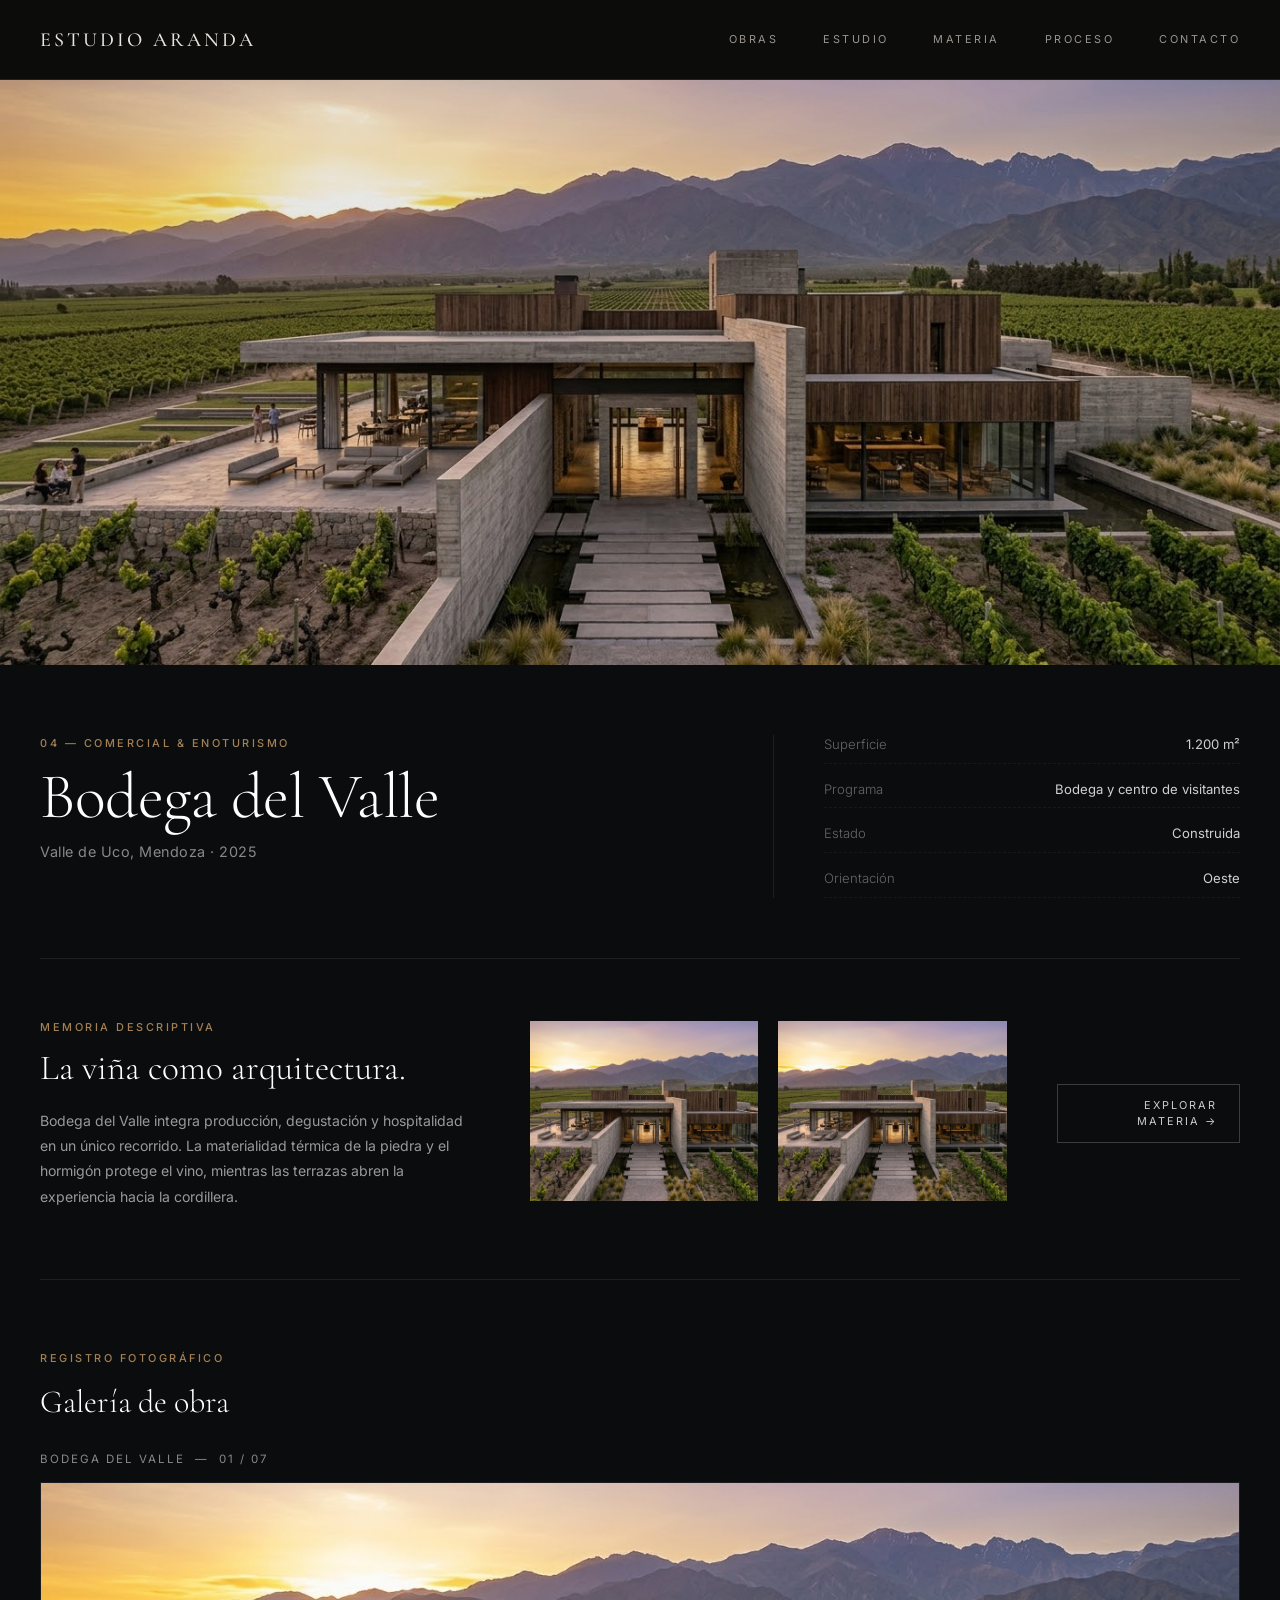
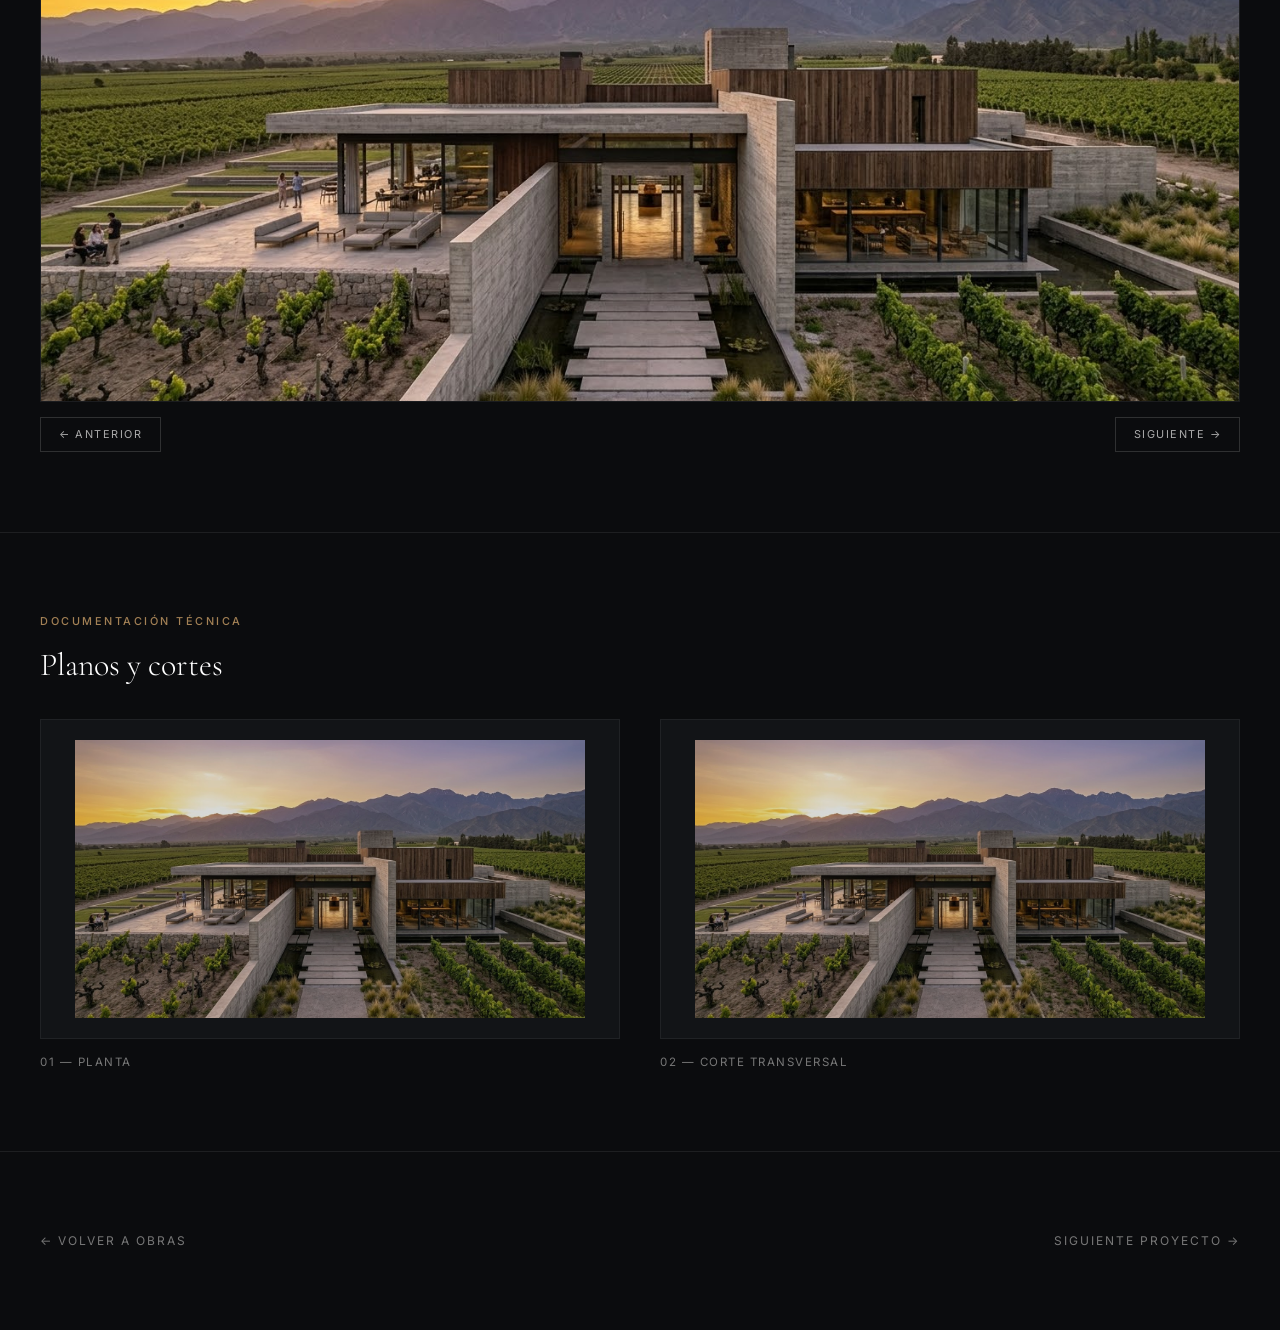
==== bodega-del-valle.html @ 6d61b5f0 "Mejora completa y paginas nuevas" ====
<!DOCTYPE html>
<html lang="es-AR">
<head>
  <meta charset="UTF-8">
  <meta name="viewport" content="width=device-width, initial-scale=1.0">
  <title>Bodega del Valle — Estudio Aranda</title>
  <meta name="description" content="Bodega del Valle, proyecto de comercial & enoturismo de Estudio Aranda en Valle de Uco, Mendoza. 1.200 m² concebidos en diálogo con el paisaje, la luz y la materia.">
  <meta name="robots" content="index, follow, max-image-preview:large">
  <meta name="theme-color" content="#0D0D0C">
  <link rel="canonical" href="https://arquitectoaranda.netlify.app/bodega-del-valle">
  <meta property="og:type" content="article">
  <meta property="og:locale" content="es_AR">
  <meta property="og:site_name" content="Estudio Aranda">
  <meta property="og:title" content="Bodega del Valle | Estudio Aranda">
  <meta property="og:description" content="Bodega del Valle, proyecto de comercial & enoturismo de Estudio Aranda en Valle de Uco, Mendoza. 1.200 m² concebidos en diálogo con el paisaje, la luz y la materia.">
  <meta property="og:url" content="https://arquitectoaranda.netlify.app/bodega-del-valle">
  <meta property="og:image" content="https://arquitectoaranda.netlify.app/img/bodega%20del%20valle.jpg">
  <meta name="twitter:card" content="summary_large_image">
  <link rel="preconnect" href="https://fonts.googleapis.com">
  <link rel="preconnect" href="https://fonts.gstatic.com" crossorigin>
  <link href="https://fonts.googleapis.com/css2?family=Cormorant+Garamond:ital,wght@0,300;0,400;0,500;0,600;1,400&family=Inter:wght@300;400;500;600&display=swap" rel="stylesheet">
  <link rel="stylesheet" href="style.css">
</head>
<body class="obra-detalle-body">
  <header class="header">

    <div class="container header-container">

      <!-- Marca -->

      <a
        href="index.html"
        class="brand-logo"
        aria-label="Estudio Aranda — Inicio"
      >
        <span class="logo-title">
          ESTUDIO ARANDA
        </span>
      </a>


      <!-- Navegación -->

      <nav
        class="nav-menu"
        id="nav-menu"
        aria-label="Navegación principal"
      >

        <a
          href="index.html#obras"
          class="nav-link"
        >
          OBRAS
        </a>

        <a
          href="index.html#estudio"
          class="nav-link"
        >
          ESTUDIO
        </a>

        <a
          href="index.html#materia"
          class="nav-link"
        >
          MATERIA
        </a>

        <a
          href="index.html#proceso"
          class="nav-link"
        >
          PROCESO
        </a>

        <a
          href="index.html#contacto"
          class="nav-link"
        >
          CONTACTO
        </a>

      </nav>


      <!-- Botón menú móvil -->

      <button
        class="mobile-toggle"
        id="mobile-toggle"
        type="button"
        aria-label="Abrir menú de navegación"
        aria-expanded="false"
        aria-controls="nav-menu"
      >

        <span class="hamburger-line"></span>
        <span class="hamburger-line"></span>

      </button>

    </div>

  </header>


  <!-- Overlay menú móvil -->

  <div
    class="nav-overlay"
    id="nav-overlay"
    aria-hidden="true"
  ></div>


  <!-- =========================================================
       CONTENIDO PRINCIPAL
  ========================================================== -->

  <main class="obra-main">
    <section class="obra-hero" aria-labelledby="obra-title">
      <img src="img/bodega%20del%20valle.jpg" alt="Bodega del Valle — Valle de Uco, Mendoza" class="obra-hero-img" width="1600" height="1067" fetchpriority="high" decoding="async">
    </section>
    <section class="container" aria-labelledby="obra-title">
      <div class="obra-header-section">
        <div class="obra-header-info reveal">
          <span class="section-tag">04 &mdash; COMERCIAL &amp; ENOTURISMO</span>
          <h1 class="obra-title" id="obra-title">Bodega del Valle</h1>
          <p class="obra-subtitle">Valle de Uco, Mendoza &middot; 2025</p>
        </div>
        <div class="obra-ficha-tecnica reveal delay-1" aria-label="Ficha técnica de Bodega del Valle">
<div class="ficha-item"><span class="ficha-label">Superficie</span><span class="ficha-val">1.200 m²</span></div>
<div class="ficha-item"><span class="ficha-label">Programa</span><span class="ficha-val">Bodega y centro de visitantes</span></div>
<div class="ficha-item"><span class="ficha-label">Estado</span><span class="ficha-val">Construida</span></div>
<div class="ficha-item"><span class="ficha-label">Orientación</span><span class="ficha-val">Oeste</span></div>
        </div>
      </div>
    </section>
    <section class="container" aria-labelledby="concepto-title">
      <div class="obra-concepto-grid">
        <div class="concepto-text reveal">
          <span class="section-tag">MEMORIA DESCRIPTIVA</span>
          <h2 class="concepto-title" id="concepto-title">La viña como arquitectura.</h2>
          <p class="concepto-desc">Bodega del Valle integra producción, degustación y hospitalidad en un único recorrido. La materialidad térmica de la piedra y el hormigón protege el vino, mientras las terrazas abren la experiencia hacia la cordillera.</p>
        </div>
        <div class="concepto-galeria-mini reveal delay-1" aria-label="Imágenes de Bodega del Valle">
          <div class="mini-foto-item"><img src="img/bodega%20del%20valle.jpg" alt="Bodega del Valle — vista exterior" width="800" height="533" loading="lazy" decoding="async"></div>
          <div class="mini-foto-item"><img src="img/bodega%20del%20valle.jpg" alt="Bodega del Valle — interior" width="800" height="533" loading="lazy" decoding="async"></div>
        </div>
        <div class="concepto-action reveal delay-2">
          <a href="index.html#materia" class="btn-materiales">EXPLORAR MATERIA &rarr;</a>
        </div>
      </div>
    </section>
    <section class="container obra-galeria-section" aria-labelledby="galeria-title">
      <div class="galeria-header-desktop reveal">
        <span class="section-tag">REGISTRO FOTOGRÁFICO</span>
        <h2 class="galeria-title-desktop" id="galeria-title">Galería de obra</h2>
      </div>
      <div class="galeria-viewer-large reveal delay-1" id="galeria-viewer" data-nombre="BODEGA DEL VALLE">
        <div id="galeria-counter" class="galeria-counter" aria-live="polite">BODEGA DEL VALLE &nbsp;&mdash;&nbsp; 01 / 07</div>
        <div class="galeria-img-container">
          <img id="galeria-img" src="img/bodega%20del%20valle.jpg" alt="Bodega del Valle — galería" width="1600" height="1067" loading="lazy" decoding="async">
        </div>
        <div class="galeria-controls-bottom">
          <button id="galeria-prev" class="arrow-btn" type="button" aria-label="Ver imagen anterior">&larr; ANTERIOR</button>
          <button id="galeria-next" class="arrow-btn" type="button" aria-label="Ver siguiente imagen">SIGUIENTE &rarr;</button>
        </div>
      </div>
    </section>
    <section class="container obra-planos-section" aria-labelledby="planos-title">
      <div class="planos-header reveal">
        <span class="section-tag">DOCUMENTACIÓN TÉCNICA</span>
        <h2 class="planos-title-desktop" id="planos-title">Planos y cortes</h2>
      </div>
      <div class="planos-grid-desktop">
        <div class="plano-card reveal delay-1">
          <div class="plano-img-wrapper"><img src="img/bodega%20del%20valle.jpg" alt="Bodega del Valle — plano de planta" width="1200" height="800" loading="lazy" decoding="async"></div>
          <span class="plano-caption">01 &mdash; Planta</span>
        </div>
        <div class="plano-card reveal delay-2">
          <div class="plano-img-wrapper"><img src="img/bodega%20del%20valle.jpg" alt="Bodega del Valle — corte transversal" width="1200" height="800" loading="lazy" decoding="async"></div>
          <span class="plano-caption">02 &mdash; Corte Transversal</span>
        </div>
      </div>
    </section>
    <section class="container">
      <nav class="obra-pagination reveal" aria-label="Navegación entre proyectos">
        <a href="index.html#obras" class="page-link">&larr; VOLVER A OBRAS</a>
        <a href="casa-del-olivo.html" class="page-link">SIGUIENTE PROYECTO &rarr;</a>
      </nav>
    </section>
  </main>
  <!-- FOTOS DE LA GALERÍA: reemplazá las rutas por las fotos reales (podés usar de 1 a N) -->
  <script>window.GALERIA_FOTOS = ["img/bodega del valle.jpg", "img/bodega del valle.jpg", "img/bodega del valle.jpg", "img/bodega del valle.jpg", "img/bodega del valle.jpg", "img/bodega del valle.jpg", "img/bodega del valle.jpg"];</script>

  <script src="script.js" defer></script>
</body>
</html>
---- style.css ----
/* ==========================================================================
   1. VARIABLES DE BRANDING Y RESET GENERAL
   ========================================================================== */

:root {
  /* Paleta de Colores de Estudio Aranda */
  --bg-main: #0D0D0C;          /* Negro carbón */
  --text-primary: #E9E5DC;     /* Marfil cálido */
  --text-secondary: #9A968E;   /* Gris piedra */
  --border-color: #34332F;     /* Grafito líneas */
  --accent-bronze: #C5A059;    /* Bronce/ocre tenue */

  /* Tipografías */
  --font-serif: 'Cormorant Garamond', Georgia, serif;
  --font-sans: 'Inter', -apple-system, BlinkMacSystemFont, sans-serif;

  /* Estructura */
  --container-max-width: 1400px;
  --header-height: 80px;
}

/* Reset Básico y eliminación del recuadro celeste en táctil */
*, *::before, *::after {
  box-sizing: border-box;
  margin: 0;
  padding: 0;
  -webkit-tap-highlight-color: transparent; /* Quita el recuadro celeste al tocar en celulares */
}

html {
  scroll-behavior: smooth;
  background-color: var(--bg-main);
  color: var(--text-primary);
  font-family: var(--font-sans);
  font-size: 16px;
  -webkit-font-smoothing: antialiased;
}

body {
  min-height: 100vh;
  overflow-x: hidden;
  line-height: 1.5;
}

a, button {
  color: inherit;
  text-decoration: none;
  outline: none;
}

button {
  background: none;
  border: none;
  font: inherit;
  cursor: pointer;
}

/* Contenedor Global */
.container {
  width: 100%;
  max-width: var(--container-max-width);
  margin: 0 auto;
  padding: 0 2.5rem;
}

/* ==========================================================================
   2. HEADER / NAVBAR
   ========================================================================== */

.header {
  position: fixed;
  top: 0;
  left: 0;
  width: 100%;
  height: var(--header-height);
  z-index: 1000;
  background-color: rgba(13, 13, 12, 0.90);
  backdrop-filter: blur(12px);
  -webkit-backdrop-filter: blur(12px);
  border-bottom: 1px solid rgba(52, 51, 47, 0.6);
  display: flex;
  align-items: center;
}

.header-container {
  display: flex;
  justify-content: space-between;
  align-items: center;
}

/* Marca / Logo */
.brand-logo {
  display: flex;
  align-items: center;
  z-index: 1002;
}

.logo-title {
  font-family: var(--font-serif);
  font-size: 1.25rem;
  font-weight: 500;
  letter-spacing: 3px;
  color: var(--text-primary);
  text-transform: uppercase;
  transition: opacity 0.3s ease;
}

.brand-logo:hover .logo-title {
  opacity: 0.8;
}

/* Menú Desktop */
.nav-menu {
  display: flex;
  align-items: center;
  gap: 2.8rem;
}

.nav-link {
  font-family: var(--font-sans);
  font-size: 0.68rem;
  font-weight: 400;
  letter-spacing: 2.5px;
  color: var(--text-secondary);
  text-transform: uppercase;
  transition: color 0.3s ease;
  position: relative;
  padding: 0.4rem 0;
}

.nav-link:hover {
  color: var(--text-primary);
}

.nav-link::after {
  content: '';
  position: absolute;
  bottom: 0;
  left: 0;
  width: 0%;
  height: 1px;
  background-color: var(--accent-bronze);
  transition: width 0.3s ease;
}

.nav-link:hover::after {
  width: 100%;
}

/* Botón Hamburguesa */
.mobile-toggle {
  display: none;
  width: 30px;
  height: 20px;
  position: relative;
  z-index: 1002;
  flex-direction: column;
  justify-content: space-between;
  background: transparent;
  border: none;
  cursor: pointer;
  padding: 0;
}

.hamburger-line {
  display: block;
  width: 100%;
  height: 1.5px;
  background-color: var(--text-primary);
  transition: transform 0.4s cubic-bezier(0.77, 0, 0.175, 1), opacity 0.3s ease;
}

/* Transformación de Hamburguesa a 'X' */
.mobile-toggle.is-active .hamburger-line:nth-child(1) {
  transform: translateY(9px) rotate(45deg);
}

.mobile-toggle.is-active .hamburger-line:nth-child(2) {
  transform: translateY(-9.5px) rotate(-45deg);
}

/* Telón de Fondo (Overlay) */
.nav-overlay {
  position: fixed;
  top: 0;
  left: 0;
  width: 100vw;
  height: 100vh;
  background-color: rgba(0, 0, 0, 0.6);
  backdrop-filter: blur(4px);
  z-index: 998;
  opacity: 0;
  pointer-events: none;
  transition: opacity 0.4s ease;
}

.nav-overlay.is-active {
  opacity: 1;
  pointer-events: auto;
}

/* ==========================================================================
   3. ADAPTABILIDAD MOBILE (Navegación fluida y minimalista)
   ========================================================================== */

@media (max-width: 900px) {
  .container {
    padding: 0 1.5rem;
  }

  .mobile-toggle {
    display: flex;
  }

  /* Menú desplegable compacto con animación orgánica (Fade + Soft Slide) */
  .nav-menu {
    position: fixed;
    top: var(--header-height);
    left: 0;
    width: 100%;
    height: auto;
    background-color: rgba(13, 13, 12, 0.98);
    backdrop-filter: blur(16px);
    -webkit-backdrop-filter: blur(16px);
    flex-direction: column;
    justify-content: flex-start;
    align-items: center;
    padding: 2.6rem 1.5rem;
    gap: 1.8rem;
    z-index: 999;
    border-bottom: 1px solid rgba(52, 51, 47, 0.8);
    box-shadow: 0 20px 40px rgba(0, 0, 0, 0.8);

    /* Estado inicial Oculto: Suave elevación y desvanecimiento */
    opacity: 0;
    visibility: hidden;
    transform: translateY(-12px);
    pointer-events: none;
    transition: opacity 0.35s cubic-bezier(0.16, 1, 0.3, 1),
                transform 0.35s cubic-bezier(0.16, 1, 0.3, 1),
                visibility 0.35s ease;
  }

  /* Micro-animación para los textos del menú */
  .nav-menu .nav-link {
    font-size: 0.82rem;
    letter-spacing: 3px;
    opacity: 0;
    transform: translateY(-6px);
    transition: opacity 0.3s ease, transform 0.3s ease;
  }

  /* Estado Abierto: Entrada limpia y suave */
  .nav-menu.is-open {
    opacity: 1;
    visibility: visible;
    transform: translateY(0);
    pointer-events: auto;
  }

  .nav-menu.is-open .nav-link {
    opacity: 1;
    transform: translateY(0);
    transition-delay: 0.08s; /* Ligero retraso elegante al aparecer */
  }
}

/* ==========================================================================
   AJUSTE DE NAVBAR EN CELULARES (Móvil)
   ========================================================================== */

@media (max-width: 768px) {
  :root {
    --header-height: 58px;
  }

  .header {
    height: 58px;
  }

  .nav-menu {
    top: 58px;
  }

  .logo-title {
    font-size: 1.05rem;
    letter-spacing: 2px;
  }

  .mobile-toggle {
    width: 26px;
    height: 16px;
  }

  .mobile-toggle.is-active .hamburger-line:nth-child(1) {
    transform: translateY(7px) rotate(45deg);
  }

  .mobile-toggle.is-active .hamburger-line:nth-child(2) {
    transform: translateY(-7.5px) rotate(-45deg);
  }
}
/* ==========================================================================
   4. HERO SECTION (EDITORIAL & CINEMATIC SLIDER)
   ========================================================================== */

.hero {
  position: relative;
  width: 100%;
  height: 100vh;
  height: 100dvh;
  display: flex;
  align-items: flex-end;
  overflow: hidden;
  background-color: #0b0c0e;
}

/* Slider de imágenes de fondo */
.hero-slides {
  position: absolute;
  top: 0;
  left: 0;
  width: 100%;
  height: 100%;
  z-index: 0;
}

.hero-slide {
  position: absolute;
  top: 0;
  left: 0;
  width: 100%;
  height: 100%;
  background-size: cover;
  background-position: center;
  background-repeat: no-repeat;
  opacity: 0;
  transform: scale(1.08);
  transition: opacity 1.8s ease-in-out, transform 7s cubic-bezier(0.25, 1, 0.5, 1);
  will-change: opacity, transform;
}

.hero-slide.active {
  opacity: 1;
  transform: scale(1);
}

/* Overlay ligero para contraste */
.hero-bg-overlay {
  position: absolute;
  top: 0;
  left: 0;
  width: 100%;
  height: 100%;
  background: linear-gradient(
    180deg, 
    rgba(11, 12, 14, 0.40) 0%, 
    rgba(11, 12, 14, 0.15) 50%, 
    rgba(11, 12, 14, 0.88) 100%
  ),
  linear-gradient(
    90deg,
    rgba(11, 12, 14, 0.55) 0%,
    rgba(11, 12, 14, 0.0) 60%
  );
  z-index: 1;
  pointer-events: none;
}

.hero-container {
  position: relative;
  z-index: 2;
  width: 100%;
  height: 100%;
  padding-bottom: 2.5rem;
  padding-top: 6rem; /* Espacio para el header */
  display: flex;
  flex-direction: column;
  justify-content: flex-end;
  box-sizing: border-box;
}

.hero-content {
  max-width: 620px;
  margin-bottom: 3rem;
}

/* Tag superior */
.hero-tag {
  font-family: var(--font-sans);
  font-size: 0.68rem;
  font-weight: 500;
  letter-spacing: 4px;
  color: var(--accent-bronze);
  text-transform: uppercase;
  margin-bottom: 1.2rem;
  display: inline-block;
}

/* Titular Principal Editorial */
.hero-title {
  font-family: var(--font-serif);
  font-size: clamp(2.8rem, 5.5vw, 5.2rem);
  font-weight: 300;
  line-height: 1.05;
  color: #ffffff;
  letter-spacing: -0.5px;
  margin: 0 0 1.2rem 0;
  text-shadow: 0 2px 20px rgba(0, 0, 0, 0.4);
}

/* Descripción */
.hero-description {
  font-family: var(--font-sans);
  font-size: 0.92rem;
  font-weight: 300;
  line-height: 1.65;
  color: rgba(255, 255, 255, 0.85);
  margin: 0;
  max-width: 460px;
}

/* Pie del Hero / Ficha de Proyecto */
.hero-footer {
  display: flex;
  justify-content: space-between;
  align-items: center;
  padding-top: 1.2rem;
  border-top: 1px solid rgba(255, 255, 255, 0.15);
  width: 100%;
}

.hero-project-info {
  display: flex;
  align-items: center;
  gap: 12px;
  font-family: var(--font-sans);
  font-size: 0.72rem;
  letter-spacing: 2px;
}

.hero-project-counter {
  color: var(--accent-bronze);
  font-weight: 500;
}

.hero-project-divider {
  color: rgba(255, 255, 255, 0.3);
}

.hero-project-title {
  color: #ffffff;
  text-decoration: none;
  display: inline-flex;
  align-items: center;
  gap: 8px;
  transition: color 0.3s ease;
  font-weight: 400;
}

.hero-project-arrow {
  color: var(--accent-bronze);
  transition: transform 0.3s ease;
}

.hero-project-title:hover {
  color: var(--accent-bronze);
}

.hero-project-title:hover .hero-project-arrow {
  transform: translateX(5px);
}

/* Indicadores de Puntos (Dots) */
.hero-dots {
  display: flex;
  align-items: center;
  gap: 10px;
}

.hero-dot {
  width: 24px;
  height: 2px;
  background-color: rgba(255, 255, 255, 0.25);
  border: none;
  padding: 0;
  cursor: pointer;
  transition: all 0.4s ease;
}

.hero-dot.active {
  background-color: var(--accent-bronze);
  width: 40px;
}


/* ==========================================
   ADAPTABILIDAD RESPONSIVE (CELULAR)
   ========================================== */
@media (max-width: 768px) {
  .hero {
    height: 90dvh; /* Cubre el 100% exacto de la pantalla limpia */
  }

  .hero-slide {
    background-position: center 35%; /* Centra ópticamente el encuadre arquitectónico */
  }

  .hero-container {
    padding-top: 5.5rem;
    padding-bottom: 1.8rem;
    justify-content: flex-end;
  }

  .hero-content {
    margin-bottom: 2rem;
  }

  .hero-tag {
    font-size: 0.60rem;
    letter-spacing: 3px;
    margin-bottom: 0.6rem;
  }

  .hero-title {
    font-size: clamp(2.2rem, 8.5vw, 2.9rem);
    line-height: 1.1;
    margin-bottom: 0.8rem;
  }

  .hero-description {
    font-size: 0.82rem;
    line-height: 1.5;
    color: rgba(255, 255, 255, 0.8);
  }

  .hero-footer {
    padding-top: 1rem;
    border-top: 1px solid rgba(255, 255, 255, 0.18);
  }

  .hero-project-info {
    font-size: 0.65rem;
    letter-spacing: 1.5px;
  }

  .hero-dot {
    width: 16px;
  }

  .hero-dot.active {
    width: 28px;
  }
}

/* ==========================================================================
   5. SECCIÓN OBRAS / PORTFOLIO
   ========================================================================== */

.obras {
  padding: 8rem 0;
  background-color: var(--bg-main);
  border-top: 1px solid var(--border-color);
}

.obras-header {
  margin-bottom: 3.5rem;
}

.section-tag {
  font-family: var(--font-sans);
  font-size: 0.68rem;
  font-weight: 600;
  letter-spacing: 4px;
  color: var(--accent-bronze);
  text-transform: uppercase;
  margin-bottom: 1.2rem;
  display: block;
}

.section-title {
  font-family: var(--font-serif);
  font-size: clamp(2.2rem, 4vw, 3.8rem);
  font-weight: 400;
  line-height: 1.1;
  color: var(--text-primary);
  margin-bottom: 1.2rem;
}

.section-desc {
  font-family: var(--font-sans);
  font-size: 0.92rem;
  font-weight: 300;
  color: var(--text-secondary);
  max-width: 520px;
  line-height: 1.6;
}

/* Filtros de Categoría */
.obras-filters {
  display: flex;
  align-items: center;
  gap: 2rem;
  margin-bottom: 3.5rem;
  border-bottom: 1px solid var(--border-color);
  padding-bottom: 1rem;
  overflow-x: auto;
  white-space: nowrap;
}

.filter-btn {
  font-family: var(--font-sans);
  font-size: 0.70rem;
  font-weight: 500;
  letter-spacing: 2.5px;
  color: var(--text-secondary);
  text-transform: uppercase;
  padding: 0.4rem 0;
  position: relative;
  transition: color 0.3s ease;
}

.filter-btn:hover {
  color: var(--text-primary);
}

.filter-btn.active {
  color: var(--text-primary);
}

.filter-btn::after {
  content: '';
  position: absolute;
  bottom: -1rem;
  left: 0;
  width: 0%;
  height: 2px;
  background-color: var(--accent-bronze);
  transition: width 0.3s ease;
}

.filter-btn.active::after {
  width: 100%;
}

/* Grilla de Proyectos (4 Columnas en escritorio) */
.obras-grid {
  display: grid;
  grid-template-columns: repeat(4, 1fr);
  gap: 2rem;
}

/* Tarjeta individual */
.obra-card {
  transition: opacity 0.4s ease, transform 0.4s ease;
}

.obra-card-inner {
  display: flex;
  flex-direction: column;
  height: 100%;
}

/* Imagen con zoom al hacer hover */
.obra-img-wrapper {
  width: 100%;
  aspect-ratio: 16 / 11;
  overflow: hidden;
  margin-bottom: 1.4rem;
  background-color: #1a1a18;
}

.obra-img {
  width: 100%;
  height: 100%;
  object-fit: cover;
  transition: transform 0.6s cubic-bezier(0.25, 1, 0.5, 1);
}

.obra-card-inner:hover .obra-img {
  transform: scale(1.06);
}

/* Información de la obra */
.obra-content {
  display: flex;
  flex-direction: column;
  flex-grow: 1;
}

.obra-num {
  font-family: var(--font-sans);
  font-size: 0.75rem;
  color: var(--accent-bronze);
  font-weight: 500;
  margin-bottom: 0.4rem;
}

.obra-title {
  font-family: var(--font-serif);
  font-size: 1.45rem;
  font-weight: 400;
  color: var(--text-primary);
  margin-bottom: 0.3rem;
  transition: color 0.3s ease;
}

.obra-card-inner:hover .obra-title {
  color: var(--accent-bronze);
}

.obra-type {
  font-family: var(--font-sans);
  font-size: 0.75rem;
  color: var(--text-secondary);
  margin-bottom: 0.2rem;
}

.obra-location {
  font-family: var(--font-sans);
  font-size: 0.72rem;
  color: rgba(154, 150, 142, 0.7);
  margin-bottom: 1.2rem;
}

/* Pie de tarjeta */
.obra-footer {
  margin-top: auto;
  display: flex;
  justify-content: space-between;
  align-items: center;
  padding-top: 0.8rem;
  border-top: 1px solid rgba(52, 51, 47, 0.5);
}

.obra-year {
  font-family: var(--font-sans);
  font-size: 0.72rem;
  color: var(--text-secondary);
}

.obra-arrow {
  font-size: 0.95rem;
  color: var(--text-secondary);
  transition: transform 0.3s ease, color 0.3s ease;
}

.obra-card-inner:hover .obra-arrow {
  transform: translateX(5px);
  color: var(--accent-bronze);
}

/* Responsive / Adaptabilidad */
@media (max-width: 1100px) {
  .obras-grid {
    grid-template-columns: repeat(2, 1fr);
    gap: 2.5rem 1.8rem;
  }
}

@media (max-width: 768px) {
  .obras {
    padding: 4rem 0;
  }

  .obras-header {
    margin-bottom: 2rem;
  }

  .section-tag {
    margin-bottom: 0.6rem;
  }

  .section-title {
    font-size: 2.1rem;
    line-height: 1.15;
    margin-bottom: 0.8rem;
  }

  .section-desc {
    font-size: 0.85rem;
    line-height: 1.5;
  }

  /* Filtros con scroll horizontal limpio en mobile */
  .obras-filters {
    gap: 1.5rem;
    margin-bottom: 2.5rem;
    padding-bottom: 0.6rem;
    display: flex;
    overflow-x: auto;
    white-space: nowrap;
    -webkit-overflow-scrolling: touch;
    scrollbar-width: none;
  }

  .obras-filters::-webkit-scrollbar {
    display: none;
  }

  .filter-btn {
    font-size: 0.68rem;
    letter-spacing: 2px;
    flex-shrink: 0;
  }

  /* Grilla en 1 sola columna con imágenes destacadas */
  .obras-grid {
    grid-template-columns: 1fr;
    gap: 3.5rem;
  }

  .obra-img-wrapper {
    aspect-ratio: 4 / 3;
    margin-bottom: 1rem;
    border-radius: 2px;
  }

  .obra-title {
    font-size: 1.35rem;
  }

  .obra-location {
    margin-bottom: 0.8rem;
  }
}
/* ==========================================================================
   6. SECCIÓN ESTUDIO / TRAYECTORIA
   ========================================================================== */

.estudio {
  padding-top: 8rem;
  background-color: var(--bg-main);
  border-top: 1px solid var(--border-color);
}

/* Layout 3 Columnas */
.estudio-grid {
  display: grid;
  grid-template-columns: 1.1fr 0.9fr 1fr;
  gap: 3.5rem;
  align-items: flex-start;
  margin-bottom: 5rem;
}

/* Columna 1: Texto y Manifiesto */
.estudio-lead {
  font-family: var(--font-sans);
  font-size: 0.95rem;
  font-weight: 300;
  line-height: 1.65;
  color: var(--text-primary);
  margin-bottom: 2rem;
}

.estudio-divider {
  width: 30px;
  height: 1px;
  background-color: var(--accent-bronze);
  margin-bottom: 1.8rem;
}

.estudio-subtitle {
  font-family: var(--font-serif);
  font-size: 1.35rem;
  font-weight: 400;
  color: var(--text-primary);
  margin-bottom: 0.8rem;
}

.estudio-desc {
  font-family: var(--font-sans);
  font-size: 0.88rem;
  font-weight: 300;
  line-height: 1.6;
  color: var(--text-secondary);
}

/* Columna 2: Retrato */
.portrait-wrapper {
  width: 100%;
  aspect-ratio: 3 / 4;
  overflow: hidden;
  background-color: #1a1a18;
  border: 1px solid rgba(52, 51, 47, 0.4);
}

.portrait-img {
  width: 100%;
  height: 100%;
  object-fit: cover;
  filter: grayscale(20%) contrast(1.05); /* Tono editorial sobrio */
  transition: transform 0.6s ease;
}

.portrait-wrapper:hover .portrait-img {
  transform: scale(1.03);
}

/* Columna 3: Trayectoria y Timeline */
.timeline-tag {
  font-family: var(--font-sans);
  font-size: 0.68rem;
  font-weight: 600;
  letter-spacing: 4px;
  color: var(--accent-bronze);
  text-transform: uppercase;
  margin-bottom: 2rem;
  display: block;
}

.timeline-list {
  list-style: none;
  position: relative;
  padding-left: 1.2rem;
  border-left: 1px solid var(--border-color);
  display: flex;
  flex-direction: column;
  gap: 1.8rem;
}

.timeline-item {
  display: grid;
  grid-template-columns: 50px 1fr;
  align-items: baseline;
  gap: 1.2rem;
  position: relative;
}

/* Puntos de la línea de tiempo */
.timeline-item::before {
  content: '';
  position: absolute;
  left: calc(-1.2rem - 3.5px);
  top: 6px;
  width: 6px;
  height: 6px;
  border-radius: 50%;
  background-color: var(--accent-bronze);
}

.timeline-year {
  font-family: var(--font-sans);
  font-size: 0.82rem;
  font-weight: 500;
  color: var(--accent-bronze);
}

.timeline-content strong {
  font-family: var(--font-sans);
  font-size: 0.85rem;
  font-weight: 400;
  color: var(--text-primary);
  display: block;
}

.timeline-content p {
  font-family: var(--font-sans);
  font-size: 0.75rem;
  color: var(--text-secondary);
  margin-top: 0.2rem;
}

/* Franja de Métricas (Centradas en 1 fila) */
.estudio-metrics {
  display: grid;
  grid-template-columns: repeat(3, 1fr); /* 1 sola fila con 3 columnas siempre */
  gap: 1rem;
  padding: 3.5rem 0;
  border-top: 1px solid var(--border-color);
  border-bottom: 1px solid var(--border-color);
  margin-bottom: 6rem;
  text-align: center;
}

.metric-item {
  display: flex;
  flex-direction: column;
  align-items: center;
  justify-content: center;
  position: relative;
  padding: 0 0.5rem;
}

/* Divisores verticales sutiles entre cada número */
.metric-item:not(:last-child)::after {
  content: '';
  position: absolute;
  right: 0;
  top: 15%;
  height: 70%;
  width: 1px;
  background-color: var(--border-color);
}

.metric-num {
  font-family: var(--font-serif);
  font-size: 3.4rem;
  font-weight: 400;
  line-height: 1;
  color: var(--accent-bronze); /* Color de acento para jerarquía visual */
  margin-bottom: 0.6rem;
}

.metric-label {
  font-family: var(--font-sans);
  font-size: 0.72rem;
  font-weight: 400;
  letter-spacing: 2px;
  color: var(--text-secondary);
  text-transform: uppercase;
}

/* Banner Panorámico de Cita */
.estudio-quote-banner {
  position: relative;
  width: 100%;
  height: 380px;
  background-image: url('https://images.unsplash.com/photo-1506744038136-46273834b3fb?q=80&w=2000&auto=format&fit=crop');
  background-size: cover;
  background-position: center;
  background-attachment: fixed; /* Efecto Parallax elegante */
  display: flex;
  align-items: center;
}

.quote-overlay {
  position: absolute;
  top: 0;
  left: 0;
  width: 100%;
  height: 100%;
  background: rgba(13, 13, 12, 0.75);
}

.quote-container {
  position: relative;
  z-index: 2;
}

.quote-text {
  font-family: var(--font-serif);
  font-size: clamp(1.8rem, 3.5vw, 3.2rem);
  font-weight: 300;
  font-style: italic;
  color: var(--text-primary);
  max-width: 750px;
  line-height: 1.25;
}

/* ADAPTABILIDAD MOBILE (768px) */
@media (max-width: 900px) {
  .estudio {
    padding-top: 5rem;
  }

  .estudio-grid {
    grid-template-columns: 1fr;
    gap: 3.5rem;
    margin-bottom: 3.5rem;
  }

  .portrait-wrapper {
    aspect-ratio: 4 / 3; /* Más apaisado en mobile para no ocupar tanto espacio vertical */
  }

  /* Métricas en Mobile: 1 sola fila compacta y centrada */
  .estudio-metrics {
    grid-template-columns: repeat(3, 1fr); /* Mantiene la fila única */
    padding: 2.2rem 0;
    margin-bottom: 4rem;
    gap: 0.2rem;
  }

  .metric-num {
    font-size: 2rem; /* Tamaño adecuado para pantalla móvil */
    margin-bottom: 0.3rem;
  }

  .metric-label {
    font-size: 0.60rem; /* Escala legible para 3 columnas en teléfono */
    letter-spacing: 1px;
    line-height: 1.25;
  }
}
/* ==========================================================================
   7. SECCIÓN MATERIA
   ========================================================================== */

.materia {
  padding: 8rem 0;
  background-color: var(--bg-main);
  border-top: 1px solid var(--border-color);
}

.materia-grid {
  display: grid;
  grid-template-columns: 1fr 1.6fr;
  gap: 4rem;
  align-items: flex-start;
  margin-bottom: 5rem;
}

.materia-header {
  position: sticky;
  top: calc(var(--header-height) + 2rem);
}

/* Lista de Materiales */
.materia-list {
  display: flex;
  flex-direction: column;
  border-top: 1px solid var(--border-color);
}

.materia-item {
  display: grid;
  grid-template-columns: 220px 1fr;
  align-items: center;
  padding: 1.5rem 0;
  border-bottom: 1px solid var(--border-color);
  cursor: pointer;
}

.materia-img-wrapper {
  width: 100%;
  height: 110px;
  overflow: hidden;
  background-color: #1a1a18;
}

.materia-img {
  width: 100%;
  height: 100%;
  object-fit: cover;
  filter: grayscale(40%);
  transition: transform 0.6s cubic-bezier(0.25, 1, 0.5, 1), filter 0.6s ease;
}

.materia-item:hover .materia-img {
  transform: scale(1.08);
  filter: grayscale(0%);
}

.materia-info {
  display: flex;
  justify-content: space-between;
  align-items: center;
  padding-left: 2rem;
  padding-right: 1rem;
}

.materia-name {
  font-family: var(--font-serif);
  font-size: 1.6rem;
  font-weight: 400;
  color: var(--text-primary);
  margin-bottom: 0.3rem;
  transition: color 0.3s ease;
}

.materia-item:hover .materia-name {
  color: var(--accent-bronze);
}

.materia-keywords {
  font-family: var(--font-sans);
  font-size: 0.76rem;
  font-weight: 300;
  letter-spacing: 1.5px;
  color: var(--text-secondary);
}

.materia-arrow {
  font-size: 1.2rem;
  color: var(--text-secondary);
  transition: transform 0.3s ease, color 0.3s ease;
}

.materia-item:hover .materia-arrow {
  transform: translateX(8px);
  color: var(--accent-bronze);
}

/* Cita inferior */
.materia-quote-block {
  display: flex;
  align-items: center;
  justify-content: center;
  gap: 1.5rem;
  padding-top: 3.5rem;
  border-top: 1px solid rgba(52, 51, 47, 0.4);
  text-align: center;
}

.quote-line {
  width: 32px;
  height: 1px;
  background-color: var(--accent-bronze);
}

.materia-quote-text {
  font-family: var(--font-serif);
  font-size: 1.25rem;
  font-weight: 300;
  font-style: italic;
  color: var(--text-primary);
}

/* ADAPTABILIDAD MOBILE (768px) */
@media (max-width: 900px) {
  .materia {
    padding: 5rem 0;
  }

  .materia-grid {
    grid-template-columns: 1fr;
    gap: 3rem;
    margin-bottom: 3rem;
  }

  .materia-header {
    position: static;
  }

  .materia-item {
    grid-template-columns: 110px 1fr;
    padding: 1.2rem 0;
  }

  .materia-img-wrapper {
    height: 80px;
  }

  .materia-info {
    padding-left: 1.2rem;
    padding-right: 0.2rem;
  }

  .materia-name {
    font-size: 1.25rem;
  }

  .materia-keywords {
    font-size: 0.68rem;
    letter-spacing: 0.5px;
  }

  .materia-quote-block {
    flex-direction: column;
    gap: 0.8rem;
    padding-top: 2.5rem;
  }

  .materia-quote-text {
    font-size: 1.05rem;
    line-height: 1.4;
  }
}
/* ==========================================================================
   8. SECCIÓN PROCESO Y FAQ (ESTILO EDITORIAL REALISTA)
   ========================================================================== */

.proceso {
  padding: 7rem 0;
  background-color: var(--bg-main);
  border-top: 1px solid var(--border-color);
}

.proceso-header {
  max-width: 680px;
  margin-bottom: 4rem;
}

.proceso-layout {
  display: grid;
  grid-template-columns: 2.2fr 1fr;
  gap: 4rem;
  align-items: flex-start;
}

/* --- GRID DE ETAPAS (2 Columnas x 2 Filas para mayor presencia) --- */
.etapas-grid {
  display: grid;
  grid-template-columns: repeat(2, 1fr);
  gap: 2.5rem 2rem;
}

.etapa-card {
  display: flex;
  flex-direction: column;
  background-color: rgba(255, 255, 255, 0.015);
  border: 1px solid var(--border-color);
  padding: 1.5rem;
  transition: border-color 0.3s ease, transform 0.3s ease;
}

.etapa-card:hover {
  border-color: var(--accent-bronze);
  transform: translateY(-3px);
}

.etapa-img-wrapper {
  position: relative;
  width: 100%;
  height: 180px;
  overflow: hidden;
  margin-bottom: 1.2rem;
  background-color: #1a1a18;
}

.etapa-img {
  width: 100%;
  height: 100%;
  object-fit: cover;
  filter: grayscale(40%);
  transition: transform 0.6s cubic-bezier(0.16, 1, 0.3, 1), filter 0.6s ease;
}

.etapa-card:hover .etapa-img {
  transform: scale(1.05);
  filter: grayscale(0%);
}

.etapa-badge {
  position: absolute;
  top: 12px;
  left: 12px;
  background-color: rgba(11, 12, 14, 0.85);
  backdrop-filter: blur(4px);
  color: var(--accent-bronze);
  font-family: var(--font-sans);
  font-size: 0.65rem;
  font-weight: 500;
  letter-spacing: 1.5px;
  padding: 4px 10px;
  border: 1px solid rgba(255, 255, 255, 0.1);
}

.etapa-title {
  font-family: var(--font-serif);
  font-size: 1.4rem;
  font-weight: 300;
  color: var(--text-primary);
  margin: 0 0 0.2rem 0;
  line-height: 1.2;
}

.etapa-duracion {
  font-family: var(--font-sans);
  font-size: 0.75rem;
  color: var(--accent-bronze);
  letter-spacing: 0.5px;
  display: block;
  margin-bottom: 1rem;
}

.etapa-list {
  list-style: none;
  padding: 0;
  margin: 0 0 1.5rem 0;
  border-top: 1px solid var(--border-color);
  padding-top: 1rem;
  flex-grow: 1;
}

.etapa-list li {
  font-family: var(--font-sans);
  font-size: 0.8rem;
  color: var(--text-secondary);
  position: relative;
  padding-left: 1rem;
  margin-bottom: 0.5rem;
  line-height: 1.4;
}

.etapa-list li::before {
  content: "—";
  position: absolute;
  left: 0;
  color: var(--accent-bronze);
  font-size: 0.75rem;
}

.etapa-entregable {
  margin-top: auto;
  padding-top: 0.8rem;
  border-top: 1px dashed var(--border-color);
  font-family: var(--font-sans);
  font-size: 0.72rem;
  line-height: 1.4;
}

.entregable-label {
  color: #777;
  display: block;
  font-size: 0.65rem;
  letter-spacing: 1px;
  margin-bottom: 2px;
}

.entregable-val {
  color: var(--text-primary);
  font-weight: 400;
}

/* --- SIDEBAR PREGUNTAS FRECUENTES (FAQ) --- */
.faq-sidebar {
  padding-left: 2rem;
  border-left: 1px solid var(--border-color);
  position: sticky;
  top: 100px;
}

.faq-sidebar-title {
  font-family: var(--font-serif);
  font-size: 1.5rem;
  font-weight: 300;
  color: var(--text-primary);
  margin: 0.5rem 0 1.5rem 0;
  line-height: 1.2;
}

.faq-list {
  margin-bottom: 2.5rem;
  border-top: 1px solid var(--border-color);
}

.faq-item {
  border-bottom: 1px solid var(--border-color);
}

.faq-question {
  display: flex;
  justify-content: space-between;
  align-items: center;
  padding: 1.1rem 0;
  font-family: var(--font-serif);
  font-size: 1.05rem;
  color: var(--text-primary);
  cursor: pointer;
  list-style: none;
}

.faq-question::-webkit-details-marker {
  display: none;
}

.faq-icon {
  font-family: var(--font-sans);
  font-size: 1.1rem;
  color: var(--text-secondary);
  transition: transform 0.3s ease, color 0.3s ease;
  margin-left: 10px;
}

details[open] .faq-icon {
  transform: rotate(45deg);
  color: var(--accent-bronze);
}

.faq-answer {
  padding-bottom: 1.2rem;
  font-family: var(--font-sans);
  font-size: 0.82rem;
  line-height: 1.6;
  color: var(--text-secondary);
}

.faq-answer p {
  margin: 0;
}

.btn-faq {
  display: block;
  padding: 0.9rem 1.2rem;
  border: 1px solid var(--border-color);
  color: var(--text-primary);
  font-family: var(--font-sans);
  font-size: 0.72rem;
  letter-spacing: 1.5px;
  text-decoration: none;
  text-align: center;
  transition: all 0.3s ease;
  box-sizing: border-box;
}

.btn-faq:hover {
  border-color: var(--accent-bronze);
  color: var(--accent-bronze);
  background-color: rgba(163, 129, 85, 0.05);
}

/* ADAPTABILIDAD RESPONSIVE */
@media (max-width: 1100px) {
  .proceso-layout {
    grid-template-columns: 1fr;
    gap: 4rem;
  }

  .faq-sidebar {
    padding-left: 0;
    border-left: none;
    border-top: 1px solid var(--border-color);
    padding-top: 3rem;
    position: static;
  }
}

@media (max-width: 768px) {
  .proceso {
    padding: 4.5rem 0;
  }

  .etapas-grid {
    grid-template-columns: 1fr;
    gap: 1.5rem;
  }

  .etapa-card {
    padding: 1.2rem;
  }

  .etapa-img-wrapper {
    height: 160px;
  }
}

/* ==========================================================================
   9. SECCIÓN CONTACTO (Diseño Editorial Elevado + Mini Slider)
   ========================================================================== */

.contacto {
  padding: 8rem 0;
  background-color: var(--bg-main);
  border-top: 1px solid var(--border-color);
}

.contacto-grid {
  display: grid;
  grid-template-columns: 1.3fr 1fr;
  gap: 5rem;
  align-items: stretch;
}

/* --- COLUMNA IZQUIERDA: FORMULARIO --- */
.contacto-title {
  font-family: var(--font-serif);
  font-size: 2.8rem;
  font-weight: 300;
  line-height: 1.15;
  color: var(--text-primary);
  margin-top: 0;
  margin-bottom: 0.8rem;
}

.contacto-desc {
  font-family: var(--font-sans);
  font-size: 0.9rem;
  color: var(--text-secondary);
  margin-bottom: 3rem;
  line-height: 1.6;
}

.contacto-form {
  display: flex;
  flex-direction: column;
  gap: 2rem;
}

.form-row {
  display: grid;
  grid-template-columns: 1fr 1fr;
  gap: 2rem;
}

.form-group {
  display: flex;
  flex-direction: column;
  position: relative;
}

.form-group label {
  font-family: var(--font-sans);
  font-size: 0.8rem;
  color: var(--text-secondary);
  margin-bottom: 0.5rem;
  letter-spacing: 0.5px;
}

.form-group input[type="text"],
.form-group input[type="email"],
.form-group select {
  background: transparent;
  border: none;
  border-bottom: 1px solid var(--border-color);
  padding: 0.6rem 0;
  font-family: var(--font-sans);
  font-size: 0.95rem;
  color: var(--text-primary);
  outline: none;
  border-radius: 0;
  transition: border-color 0.3s ease;
}

.form-group select {
  cursor: pointer;
  appearance: none;
  -webkit-appearance: none;
  background-image: url("data:image/svg+xml;charset=US-ASCII,%3Csvg%20xmlns%3D%22http%3A%22%2F%2Fwww.w3.org%2F2000%2Fsvg%22%20width%3D%22292.4%22%20height%3D%22292.4%22%3E%3Cpath%20fill%3D%22%23888888%22%20d%3D%22M287%2069.4a17.6%2017.6%200%200%200-13-5.4H18.4c-5%200-9.3%201.8-12.9%205.4A17.6%2017.6%200%200%200%200%2082.2c0%205%201.8%209.3%205.4%2012.9l128%20127.9c3.6%203.6%207.8%205.4%2012.8%205.4s9.2-1.8%2012.8-5.4L287%2095c3.5-3.5%205.4-7.8%205.4-12.8%200-5-1.9-9.2-5.5-12.8z%22%2F%3E%3C%2Fsvg%3E");
  background-repeat: no-repeat;
  background-position: right 0px center;
  background-size: 0.65rem auto;
  padding-right: 1.5rem;
}

.form-group select option {
  background-color: var(--bg-main);
  color: var(--text-primary);
}

.form-group textarea {
  background: transparent;
  border: 1px solid var(--border-color);
  padding: 0.8rem;
  font-family: var(--font-sans);
  font-size: 0.95rem;
  color: var(--text-primary);
  outline: none;
  resize: none;
  height: 120px;
  overflow-y: auto;
  transition: border-color 0.3s ease;
}

.form-group input:focus,
.form-group select:focus,
.form-group textarea:focus {
  border-color: var(--accent-bronze, #cbb399);
}

/* Botón Iniciar Conversación */
.btn-contacto {
  align-self: flex-start;
  background-color: #cbb399;
  color: #111111;
  border: none;
  padding: 1.1rem 2.2rem;
  font-family: var(--font-sans);
  font-size: 0.75rem;
  font-weight: 600;
  letter-spacing: 1.5px;
  text-transform: uppercase;
  cursor: pointer;
  display: inline-flex;
  align-items: center;
  gap: 0.8rem;
  margin-top: 1rem;
  transition: background-color 0.3s ease, transform 0.2s ease;
}

.btn-contacto:hover {
  background-color: #d8c2aa;
  transform: translateY(-2px);
}

.btn-contacto span {
  font-size: 1rem;
}

/* --- COLUMNA DERECHA: INFO Y FOTO --- */
.contacto-info-wrapper {
  display: flex;
  flex-direction: column;
  justify-content: space-between;
  gap: 2rem;
  height: 100%;
}

/* Tarjeta de Contacto alineada con los inputs del formulario */
.contacto-info-card {
  margin-top: 5.5rem;
  display: flex;
  flex-direction: column;
  gap: 1.8rem;
}

/* Status Badge Exclusivo */
.status-badge {
  display: inline-flex;
  align-items: center;
  gap: 0.6rem;
}

.status-dot {
  width: 7px;
  height: 7px;
  background-color: #cbb399;
  border-radius: 50%;
  box-shadow: 0 0 8px rgba(203, 179, 153, 0.6);
}

.status-text {
  font-family: var(--font-sans);
  font-size: 0.72rem;
  letter-spacing: 1.5px;
  color: var(--text-secondary);
  text-transform: uppercase;
}

/* Grilla de 2 filas x 2 columnas */
.contacto-directo {
  display: grid;
  grid-template-columns: 1fr 1fr;
  gap: 1.6rem 1.2rem;
  align-items: center;
}

.info-item {
  display: flex;
  align-items: center;
  gap: 0.8rem;
  font-family: var(--font-sans);
  font-size: 0.88rem;
  color: var(--text-secondary);
}

.info-icon {
  width: 18px;
  height: 18px;
  color: #cbb399;
  flex-shrink: 0;
}

.info-item a {
  color: var(--text-secondary);
  text-decoration: none;
  transition: color 0.3s ease;
}

.info-item a:hover {
  color: var(--text-primary);
}

.social-links {
  display: flex;
  align-items: center;
  gap: 1.2rem;
}

.social-links a {
  font-family: var(--font-sans);
  font-size: 0.88rem;
  color: var(--text-secondary);
  text-decoration: none;
  transition: color 0.3s ease;
}

.social-links a:hover {
  color: var(--text-primary);
}

/* Llamada CTA */
.llamada-cta {
  padding-top: 1.2rem;
  border-top: 1px solid var(--border-color);
}

.link-llamada {
  font-family: var(--font-sans);
  font-size: 0.85rem;
  color: var(--text-primary) !important;
  text-decoration: none !important;
  letter-spacing: 0.3px;
  display: inline-flex;
  align-items: center;
  gap: 0.6rem;
  transition: color 0.3s ease, transform 0.2s ease;
}

.link-llamada:hover {
  color: #cbb399 !important;
  transform: translateX(4px);
}

/* --- MINI SLIDER DE IMÁGENES --- */
.contacto-img-container.contacto-slider {
  width: 100%;
  height: 310px;
  margin-top: auto;
  overflow: hidden;
  background-color: #1a1a18;
  position: relative;
}

.contacto-slide {
  position: absolute;
  top: 0;
  left: 0;
  width: 100%;
  height: 100%;
  background-size: cover;
  background-position: center;
  filter: grayscale(20%);
  opacity: 0;
  transition: opacity 1.2s ease-in-out, transform 1.8s cubic-bezier(0.25, 1, 0.5, 1);
  transform: scale(1);
}

.contacto-slide.active {
  opacity: 1;
  transform: scale(1.04);
}

/* RESPONSIVE */
@media (max-width: 992px) {
  .contacto-grid {
    grid-template-columns: 1fr;
    gap: 4rem;
    align-items: flex-start;
  }
  
  .contacto-info-wrapper {
    height: auto;
  }

  .contacto-info-card {
    margin-top: 0;
  }

  .contacto-img-container.contacto-slider {
    margin-top: 2.5rem;
  }
}

@media (max-width: 576px) {
  .contacto {
    padding: 5rem 0;
  }

  .contacto-directo {
    grid-template-columns: 1fr;
    gap: 1.2rem;
  }

  .form-row {
    grid-template-columns: 1fr;
    gap: 2rem;
  }

  .contacto-title {
    font-size: 2.2rem;
  }

  .btn-contacto {
    width: 100%;
    justify-content: center;
  }
}

/* ==========================================================================
   10. FOOTER
   ========================================================================== */

.footer {
  background-color: var(--bg-main);
  padding: 5rem 0 3rem;
  border-top: 1px solid var(--border-color);
  font-family: var(--font-sans);
}

.footer-top {
  display: flex;
  justify-content: space-between;
  align-items: flex-start;
  gap: 3rem;
  flex-wrap: wrap;
  margin-bottom: 3.5rem;
}

/* Marca */
.footer-brand {
  display: flex;
  flex-direction: column;
  gap: 0.5rem;
}

.footer-logo {
  font-family: var(--font-serif);
  font-size: 1.35rem;
  letter-spacing: 2.5px;
  color: var(--text-primary);
  font-weight: 400;
  text-transform: uppercase;
}

.footer-tagline {
  font-size: 0.8rem;
  color: var(--text-secondary);
  letter-spacing: 0.5px;
}

/* Enlaces de Navegación */
.footer-nav {
  display: flex;
  gap: 2.2rem;
  flex-wrap: wrap;
}

.footer-nav a {
  color: var(--text-secondary);
  text-decoration: none;
  font-size: 0.85rem;
  letter-spacing: 0.5px;
  transition: color 0.3s ease;
}

.footer-nav a:hover {
  color: var(--text-primary);
}

/* Botón Volver Arriba */
.back-to-top {
  color: var(--text-secondary);
  text-decoration: none;
  font-size: 0.82rem;
  letter-spacing: 0.5px;
  display: inline-flex;
  align-items: center;
  gap: 0.6rem;
  transition: color 0.3s ease, transform 0.3s ease;
}

.back-to-top span {
  font-size: 1.1rem;
  transition: transform 0.3s ease;
}

.back-to-top:hover {
  color: var(--accent-bronze);
  transform: translateY(-3px);
}

.back-to-top:hover span {
  transform: translateY(-2px);
}

/* Línea Divisora */
.footer-divider {
  width: 100%;
  height: 1px;
  background-color: var(--border-color);
  margin-bottom: 2rem;
  opacity: 0.6;
}

/* Copyright y Legales */
.footer-bottom {
  display: flex;
  justify-content: space-between;
  align-items: center;
  font-size: 0.78rem;
  color: var(--text-secondary);
  opacity: 0.85;
  flex-wrap: wrap;
  gap: 1.2rem;
}

.footer-legal {
  display: flex;
  align-items: center;
  gap: 0.8rem;
}

.footer-legal a {
  color: var(--text-secondary);
  text-decoration: none;
  transition: color 0.3s ease;
}

.footer-legal a:hover {
  color: var(--text-primary);
}

.footer-legal .dot {
  font-size: 0.5rem;
  opacity: 0.5;
}

/* --- RESPONSIVE FOOTER --- */
@media (max-width: 768px) {
  .footer {
    padding: 4rem 0 2.5rem;
  }

  .footer-top {
    flex-direction: column;
    gap: 2.5rem;
    margin-bottom: 2.5rem;
  }

  .footer-nav {
    flex-direction: column;
    gap: 1.2rem;
  }

  .footer-bottom {
    flex-direction: column;
    align-items: flex-start;
    gap: 1rem;
  }
}
/* ==========================================
   ESTILOS SUBPÁGINA DETALLE DE OBRA (AISLADOS)
   ========================================== */

body.obra-detalle-body {
  background-color: #0b0c0e;
  color: #e0e0e0;
  font-family: 'Inter', sans-serif;
  margin: 0;
  padding: 0;
  padding-top: var(--header-height, 80px);
}

/* Hero Principal */
body.obra-detalle-body .obra-hero {
  width: 100%;
  height: 65vh;
  min-height: 480px;
  max-height: 700px;
  overflow: hidden;
  margin-bottom: 70px;
}

body.obra-detalle-body .obra-hero-img {
  width: 100%;
  height: 100%;
  object-fit: cover;
  filter: brightness(0.92);
}

/* Etiquetas y Separadores */
body.obra-detalle-body .section-tag {
  font-size: 0.68rem;
  color: #a38155;
  letter-spacing: 2.5px;
  display: block;
  margin-bottom: 12px;
  font-weight: 500;
  text-transform: uppercase;
}

/* Ficha Técnica & Encabezado Desktop */
body.obra-detalle-body .obra-header-section {
  display: grid;
  grid-template-columns: 1.4fr 1fr;
  gap: 80px;
  padding-bottom: 60px;
  border-bottom: 1px solid rgba(255, 255, 255, 0.08);
  margin-bottom: 60px;
}

body.obra-detalle-body .obra-title {
  font-family: 'Cormorant Garamond', serif;
  font-size: 4rem;
  font-weight: 300;
  color: #fff;
  margin: 0 0 10px 0;
  line-height: 1.05;
  letter-spacing: -0.5px;
}

body.obra-detalle-body .obra-subtitle {
  color: #888;
  font-size: 0.9rem;
  letter-spacing: 0.5px;
}

body.obra-detalle-body .obra-ficha-tecnica {
  display: flex;
  flex-direction: column;
  justify-content: center;
  gap: 16px;
  border-left: 1px solid rgba(255, 255, 255, 0.08);
  padding-left: 50px;
}

body.obra-detalle-body .ficha-item {
  display: flex;
  justify-content: space-between;
  font-size: 0.82rem;
  border-bottom: 1px dashed rgba(255, 255, 255, 0.05);
  padding-bottom: 8px;
}

body.obra-detalle-body .ficha-label { color: #666; font-weight: 300; }
body.obra-detalle-body .ficha-val { color: #d0d0d0; font-weight: 400; }

/* Concepto & Manifiesto */
body.obra-detalle-body .obra-concepto-grid {
  display: grid;
  grid-template-columns: 1.2fr 1.3fr 0.5fr;
  gap: 50px;
  align-items: center;
  padding-bottom: 70px;
  border-bottom: 1px solid rgba(255, 255, 255, 0.08);
  margin-bottom: 70px;
}

body.obra-detalle-body .concepto-title {
  font-family: 'Cormorant Garamond', serif;
  font-size: 2.2rem;
  font-weight: 300;
  color: #fff;
  margin-top: 0;
  margin-bottom: 18px;
  line-height: 1.2;
}

body.obra-detalle-body .concepto-desc {
  color: #999;
  font-size: 0.88rem;
  line-height: 1.8;
  margin: 0;
}

body.obra-detalle-body .concepto-galeria-mini {
  display: flex;
  gap: 20px;
}

body.obra-detalle-body .mini-foto-item {
  flex: 1;
  overflow: hidden;
}

body.obra-detalle-body .mini-foto-item img {
  width: 100%;
  height: 180px;
  object-fit: cover;
  transition: transform 0.6s cubic-bezier(0.16, 1, 0.3, 1);
}

body.obra-detalle-body .mini-foto-item:hover img {
  transform: scale(1.04);
}

body.obra-detalle-body .concepto-action {
  text-align: right;
}

body.obra-detalle-body .btn-materiales {
  border: 1px solid rgba(255, 255, 255, 0.2);
  color: #ccc;
  padding: 12px 22px;
  text-decoration: none;
  font-size: 0.68rem;
  letter-spacing: 2px;
  display: inline-block;
  transition: all 0.3s ease;
}

body.obra-detalle-body .btn-materiales:hover {
  border-color: #a38155;
  color: #fff;
  background-color: rgba(163, 129, 85, 0.08);
}

/* Galería Principal */
body.obra-detalle-body .obra-galeria-section {
  padding-bottom: 80px;
  border-bottom: 1px solid rgba(255, 255, 255, 0.08);
  margin-bottom: 80px;
}

body.obra-detalle-body .galeria-header-desktop {
  margin-bottom: 25px;
}

body.obra-detalle-body .galeria-title-desktop {
  font-family: 'Cormorant Garamond', serif;
  font-size: 2rem;
  font-weight: 300;
  color: #fff;
  margin: 0;
}

body.obra-detalle-body .galeria-viewer-large {
  display: flex;
  flex-direction: column;
}

body.obra-detalle-body .galeria-counter {
  font-size: 0.72rem;
  color: #888;
  letter-spacing: 2px;
  margin-bottom: 14px;
  display: block;
}

body.obra-detalle-body .galeria-img-container {
  width: 100%;
  height: 520px;
  overflow: hidden;
  background-color: #121316;
  border: 1px solid rgba(255, 255, 255, 0.04);
}

body.obra-detalle-body .galeria-img-container img {
  width: 100%;
  height: 100%;
  object-fit: cover;
  transition: opacity 0.4s ease;
}

body.obra-detalle-body .galeria-controls-bottom {
  display: flex;
  justify-content: space-between; /* Distribuye un botón a cada extremo */
  align-items: center;
  width: 100%;
  margin-top: 15px;
}

body.obra-detalle-body .arrow-btn {
  background: transparent;
  border: 1px solid rgba(255, 255, 255, 0.15);
  color: #aaa;
  padding: 8px 18px;
  font-size: 0.68rem;
  letter-spacing: 1.5px;
  cursor: pointer;
  transition: all 0.3s ease;
}

body.obra-detalle-body .arrow-btn:hover {
  border-color: #fff;
  color: #fff;
  background-color: rgba(255, 255, 255, 0.05);
}

/* Sección de Planos Arquitectónicos */
body.obra-detalle-body .obra-planos-section {
  padding-bottom: 80px;
  border-bottom: 1px solid rgba(255, 255, 255, 0.08);
  margin-bottom: 60px;
}

body.obra-detalle-body .planos-header {
  margin-bottom: 30px;
}

body.obra-detalle-body .planos-title-desktop {
  font-family: 'Cormorant Garamond', serif;
  font-size: 2rem;
  font-weight: 300;
  color: #fff;
  margin: 0;
}

body.obra-detalle-body .planos-grid-desktop {
  display: grid;
  grid-template-columns: 1fr 1fr;
  gap: 40px;
}

body.obra-detalle-body .plano-img-wrapper {
  width: 100%;
  height: 320px;
  background-color: #121417;
  border: 1px solid rgba(255, 255, 255, 0.06);
  overflow: hidden;
}

body.obra-detalle-body .plano-img-wrapper img {
  width: 100%;
  height: 100%;
  object-fit: contain;
  padding: 20px;
  box-sizing: border-box;
  opacity: 0.85;
  transition: opacity 0.3s ease, transform 0.4s ease;
}

body.obra-detalle-body .plano-card:hover .plano-img-wrapper img {
  opacity: 1;
  transform: scale(1.02);
}

body.obra-detalle-body .plano-caption {
  display: block;
  font-size: 0.72rem;
  color: #777;
  letter-spacing: 1.5px;
  margin-top: 15px;
  text-transform: uppercase;
}

/* Paginación Inferior */
body.obra-detalle-body .obra-pagination {
  display: flex;
  justify-content: space-between;
  padding: 20px 0 80px 0;
}

body.obra-detalle-body .page-link {
  color: #777;
  text-decoration: none;
  font-size: 0.75rem;
  letter-spacing: 2px;
  transition: color 0.3s ease;
}

body.obra-detalle-body .page-link:hover {
  color: #a38155;
}


/* ==========================================
   AJUSTES MOBILE (SOLO PARA SUBPÁGINA)
   ========================================== */
@media (max-width: 768px) {

  body.obra-detalle-body {
    padding-top: 58px;
  }

  body.obra-detalle-body .obra-hero {
    height: 260px;
    margin-bottom: 30px;
  }

  body.obra-detalle-body .obra-header-section {
    grid-template-columns: 1fr;
    gap: 30px;
    padding-bottom: 30px;
    margin-bottom: 30px;
  }

  body.obra-detalle-body .obra-title {
    font-size: 2.4rem;
  }

  body.obra-detalle-body .obra-ficha-tecnica {
    border-left: none;
    border-top: 1px solid rgba(255, 255, 255, 0.1);
    padding-left: 0;
    padding-top: 25px;
    gap: 10px;
  }

  body.obra-detalle-body .obra-concepto-grid {
    grid-template-columns: 1fr;
    gap: 25px;
    padding-bottom: 30px;
    margin-bottom: 30px;
  }

  body.obra-detalle-body .concepto-title {
    font-size: 1.6rem;
  }

  body.obra-detalle-body .concepto-galeria-mini {
    display: grid;
    grid-template-columns: 1fr 1fr;
    gap: 12px;
  }

  body.obra-detalle-body .mini-foto-item img {
    height: 120px;
  }

  body.obra-detalle-body .concepto-action {
    text-align: left;
  }

  body.obra-detalle-body .btn-materiales {
    width: 100%;
    text-align: center;
    box-sizing: border-box;
    padding: 12px;
  }

  body.obra-detalle-body .galeria-img-container {
    height: 250px;
  }

  body.obra-detalle-body .galeria-counter {
    font-size: 0.65rem;
    margin-bottom: 10px;
  }

  body.obra-detalle-body .galeria-controls-bottom {
    margin-top: 12px;
  }

  body.obra-detalle-body .arrow-btn {
    padding: 8px 14px;
    font-size: 0.62rem;
  }

  body.obra-detalle-body .planos-grid-desktop {
    grid-template-columns: 1fr 1fr;
    gap: 12px;
  }

  body.obra-detalle-body .plano-img-wrapper {
    height: 140px;
  }

  body.obra-detalle-body .plano-img-wrapper img {
    padding: 10px;
  }

  body.obra-detalle-body .obra-pagination {
    padding-bottom: 40px;
  }

  body.obra-detalle-body .page-link {
    font-size: 0.65rem;
  }
}
/* ==========================================================================
   SCROLL REVEAL (SISTEMA GLOBAL)
   ========================================================================== */

/* Estado inicial: Oculto y 30px desplazado hacia abajo */
.reveal {
  opacity: 0;
  transform: translateY(30px);
  transition: opacity 0.8s cubic-bezier(0.16, 1, 0.3, 1),
              transform 0.8s cubic-bezier(0.16, 1, 0.3, 1);
  will-change: opacity, transform;
}

/* Estado activo: Aparece suavemente al scrollear */
.reveal.active {
  opacity: 1;
  transform: translateY(0);
}

/* Retardos en cascada (Stagger) */
.delay-1 { transition-delay: 0.15s; }
.delay-2 { transition-delay: 0.30s; }
.delay-3 { transition-delay: 0.45s; }
.delay-4 { transition-delay: 0.60s; }

/* Respetar preferencia del usuario si reduce animaciones en su celular */
@media (prefers-reduced-motion: reduce) {
  .reveal {
    opacity: 1;
    transform: none;
    transition: none;
  }
}

/* ==========================================================================
   PÁGINAS LEGALES (privacidad.html / terminos.html)
   ========================================================================== */
.legal {
  max-width: 760px;
  padding: 150px 20px 80px;
  line-height: 1.8;
  color: #bbb;
}
.legal h1 {
  font-family: 'Cormorant Garamond', serif;
  font-weight: 400;
  color: #fff;
}
.legal h2 {
  font-size: 1rem;
  color: #fff;
  margin-top: 2rem;
}
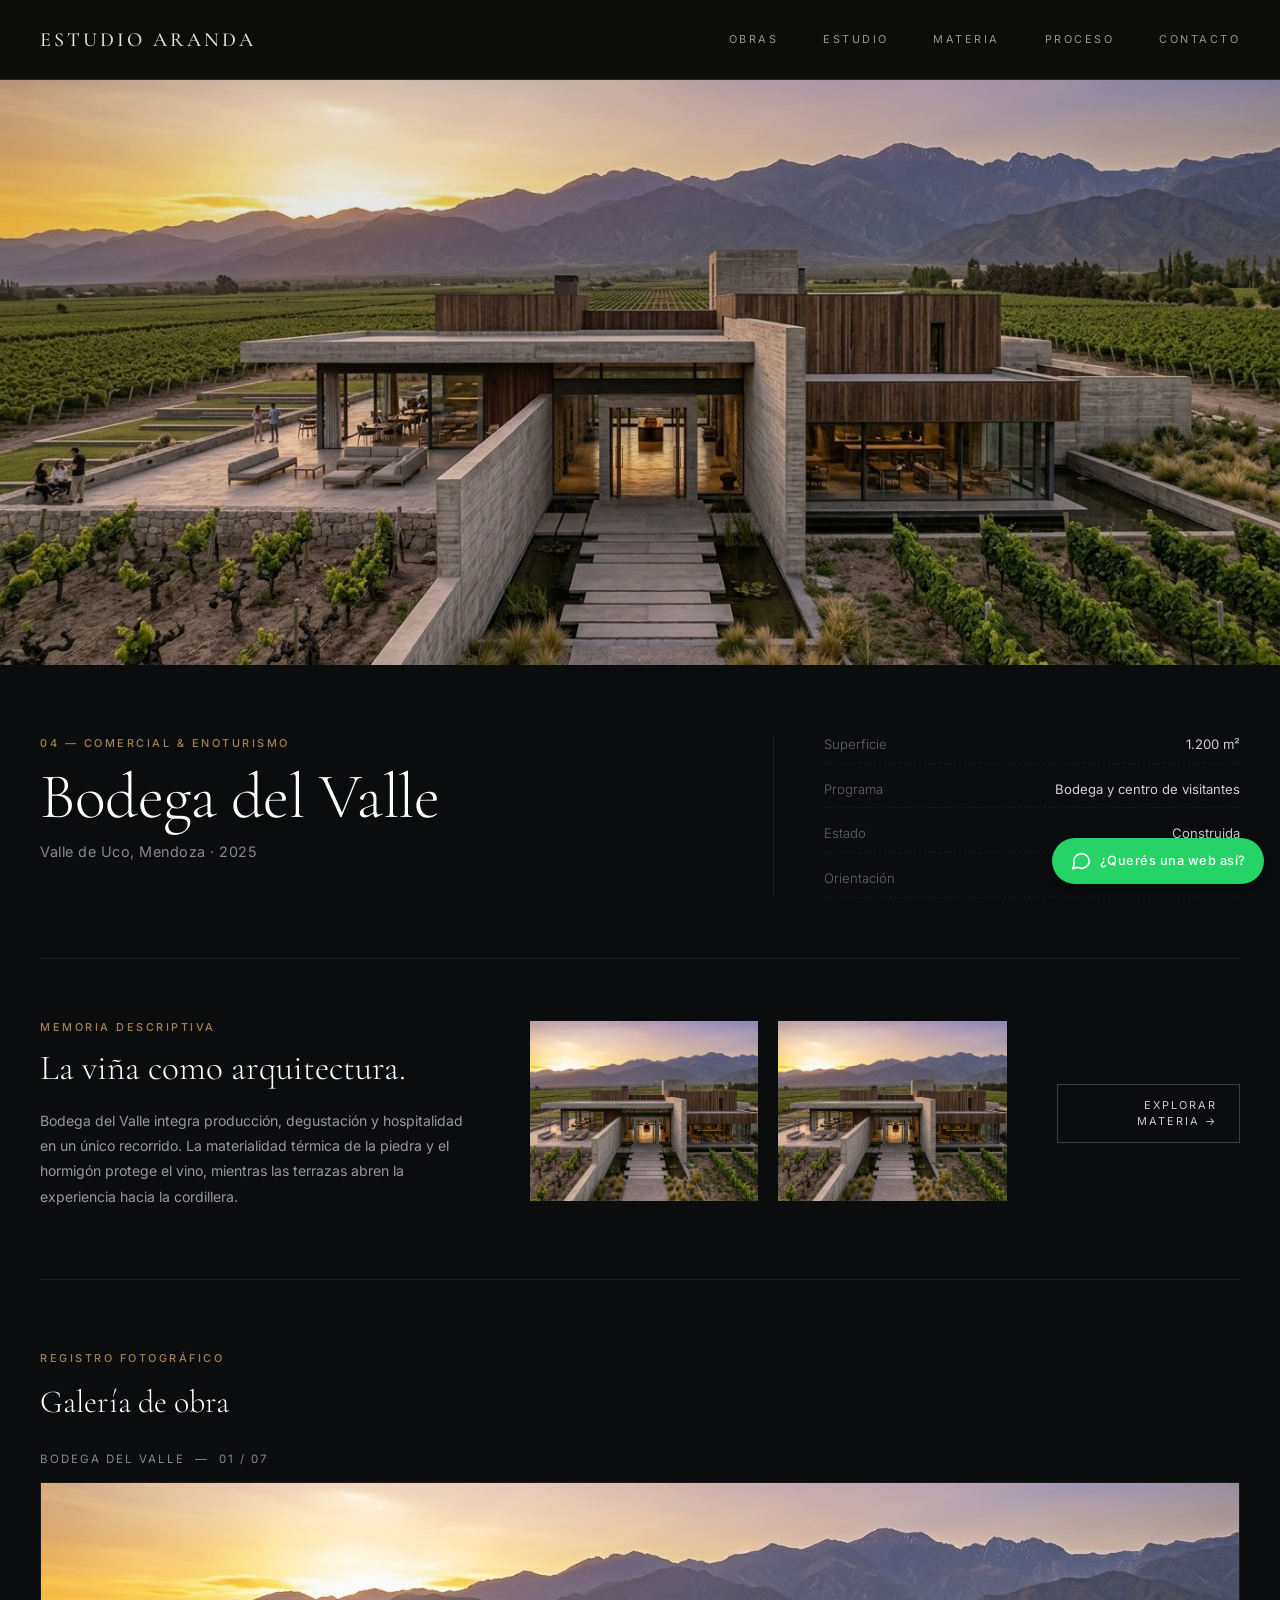
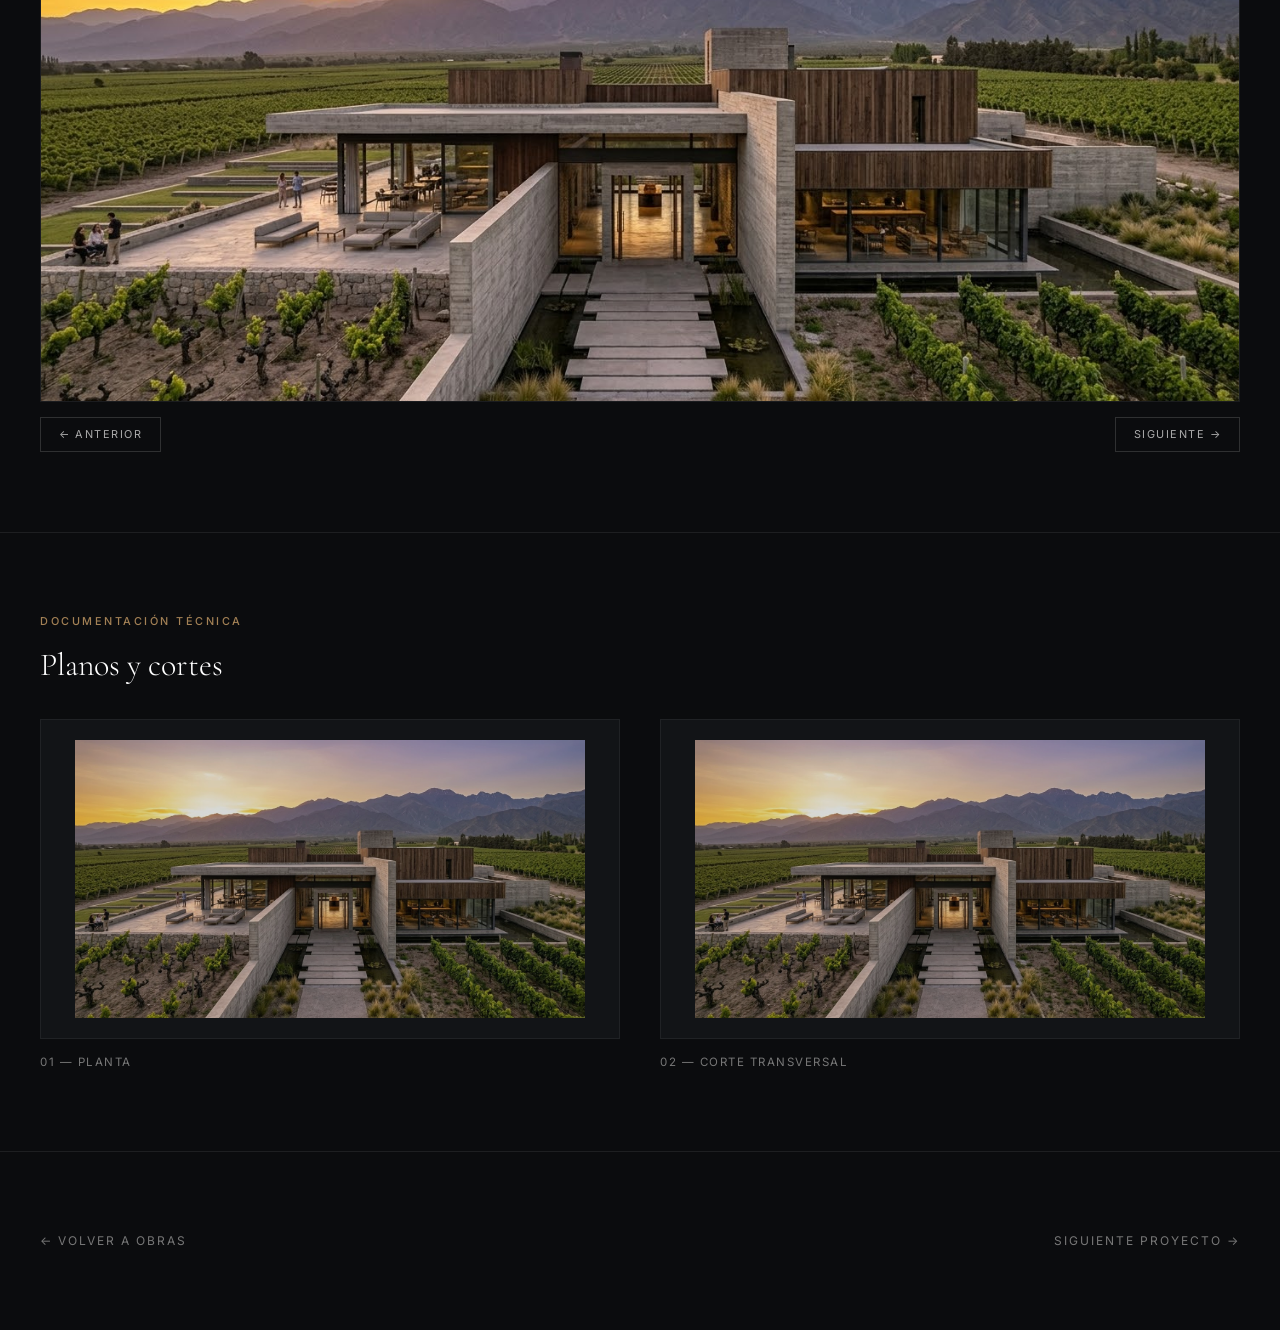
==== commit 8e164944: "Mejora completa+ WhatsApp boton" ====
--- a/bodega-del-valle.html
+++ b/bodega-del-valle.html
@@ -7,14 +7,14 @@
   <meta name="description" content="Bodega del Valle, proyecto de comercial & enoturismo de Estudio Aranda en Valle de Uco, Mendoza. 1.200 m² concebidos en diálogo con el paisaje, la luz y la materia.">
   <meta name="robots" content="index, follow, max-image-preview:large">
   <meta name="theme-color" content="#0D0D0C">
-  <link rel="canonical" href="https://arquitectoaranda.netlify.app/bodega-del-valle">
+  <link rel="canonical" href="https://estudioaranda.vercel.app/bodega-del-valle">
   <meta property="og:type" content="article">
   <meta property="og:locale" content="es_AR">
   <meta property="og:site_name" content="Estudio Aranda">
   <meta property="og:title" content="Bodega del Valle | Estudio Aranda">
   <meta property="og:description" content="Bodega del Valle, proyecto de comercial & enoturismo de Estudio Aranda en Valle de Uco, Mendoza. 1.200 m² concebidos en diálogo con el paisaje, la luz y la materia.">
-  <meta property="og:url" content="https://arquitectoaranda.netlify.app/bodega-del-valle">
-  <meta property="og:image" content="https://arquitectoaranda.netlify.app/img/bodega%20del%20valle.jpg">
+  <meta property="og:url" content="https://estudioaranda.vercel.app/bodega-del-valle">
+  <meta property="og:image" content="https://estudioaranda.vercel.app/img/bodega%20del%20valle.jpg">
   <meta name="twitter:card" content="summary_large_image">
   <link rel="preconnect" href="https://fonts.googleapis.com">
   <link rel="preconnect" href="https://fonts.gstatic.com" crossorigin>
@@ -196,6 +196,11 @@
   <!-- FOTOS DE LA GALERÍA: reemplazá las rutas por las fotos reales (podés usar de 1 a N) -->
   <script>window.GALERIA_FOTOS = ["img/bodega del valle.jpg", "img/bodega del valle.jpg", "img/bodega del valle.jpg", "img/bodega del valle.jpg", "img/bodega del valle.jpg", "img/bodega del valle.jpg", "img/bodega del valle.jpg"];</script>
 
+  <a href="https://wa.me/5493525632567?text=Hola%20CB%20Studio%20Web%2C%20vi%20la%20demo%20de%20Estudio%20Aranda%20y%20quiero%20una%20web%20as%C3%AD%20para%20mi%20estudio." class="whatsapp-float" target="_blank" rel="noopener noreferrer" aria-label="¿Querés una web así? Escribinos por WhatsApp">
+    <svg viewBox="0 0 24 24" width="22" height="22" fill="none" stroke="currentColor" stroke-width="1.8" stroke-linecap="round" stroke-linejoin="round" aria-hidden="true"><path d="M21 11.5a8.5 8.5 0 0 1-12.6 7.4L3 20.5l1.6-5A8.5 8.5 0 1 1 21 11.5z"/></svg>
+    <span>¿Querés una web así?</span>
+  </a>
+
   <script src="script.js" defer></script>
 </body>
 </html>
--- a/style.css
+++ b/style.css
@@ -2473,3 +2473,91 @@
   color: #fff;
   margin-top: 2rem;
 }
+
+/* ==========================================================================
+   BOTÓN FLOTANTE DE WHATSAPP
+   ========================================================================== */
+.whatsapp-float {
+  position: fixed;
+  right: 16px;
+  bottom: calc(16px + env(safe-area-inset-bottom, 0px));
+  z-index: 900;
+  display: inline-flex;
+  align-items: center;
+  gap: 8px;
+  padding: 12px 18px;
+  background: #25D366;
+  color: #fff;
+  border-radius: 999px;
+  font-family: 'Inter', sans-serif;
+  font-size: 0.8rem;
+  font-weight: 500;
+  letter-spacing: 0.04em;
+  text-decoration: none;
+  box-shadow: 0 6px 20px rgba(0, 0, 0, 0.35);
+  transition: transform 0.2s ease, box-shadow 0.2s ease;
+}
+.whatsapp-float:hover,
+.whatsapp-float:focus-visible {
+  transform: translateY(-2px);
+  box-shadow: 0 10px 26px rgba(0, 0, 0, 0.45);
+}
+@media (max-width: 480px) {
+  .whatsapp-float { padding: 12px 16px; font-size: 0.75rem; }
+}
+
+/* Animación del botón de WhatsApp: entrada suave + pulso discreto */
+.whatsapp-float {
+  opacity: 0;
+  transform: translateY(20px);
+  animation:
+    whatsapp-in 0.6s ease-out 1.5s forwards,
+    whatsapp-pulse 3s ease-out 3s infinite;
+}
+.whatsapp-float:hover,
+.whatsapp-float:focus-visible {
+  animation: none;
+  opacity: 1;
+  transform: translateY(-2px);
+}
+@keyframes whatsapp-in {
+  to { opacity: 1; transform: translateY(0); }
+}
+@keyframes whatsapp-pulse {
+  0%   { box-shadow: 0 6px 20px rgba(0, 0, 0, 0.35), 0 0 0 0 rgba(37, 211, 102, 0.55); }
+  70%  { box-shadow: 0 6px 20px rgba(0, 0, 0, 0.35), 0 0 0 16px rgba(37, 211, 102, 0); }
+  100% { box-shadow: 0 6px 20px rgba(0, 0, 0, 0.35), 0 0 0 0 rgba(37, 211, 102, 0); }
+}
+@media (prefers-reduced-motion: reduce) {
+  .whatsapp-float { animation: none; opacity: 1; transform: none; }
+}
+
+/* ==========================================================================
+   PÁGINA DE GRACIAS Y ESTADO DEL FORMULARIO
+   ========================================================================== */
+.gracias { text-align: left; }
+.gracias-acciones {
+  display: flex;
+  flex-wrap: wrap;
+  align-items: center;
+  gap: 24px;
+  margin-top: 2.5rem;
+}
+.gracias-acciones .btn-contacto { display: inline-flex; width: auto; text-decoration: none; }
+.form-status {
+  margin-top: 16px;
+  font-size: 0.9rem;
+  line-height: 1.6;
+}
+.form-status.is-error { color: #e7a39b; }
+.form-status.is-error a { color: inherit; text-decoration: underline; }
+.btn-contacto:disabled { opacity: 0.6; cursor: wait; }
+
+.gracias-demo {
+  margin-top: 2rem;
+  padding: 16px 20px;
+  border: 1px solid rgba(255, 255, 255, 0.15);
+  font-size: 0.9rem;
+}
+.gracias-demo a { color: #fff; text-decoration: underline; }
+.copyright a { color: inherit; text-decoration: underline; }
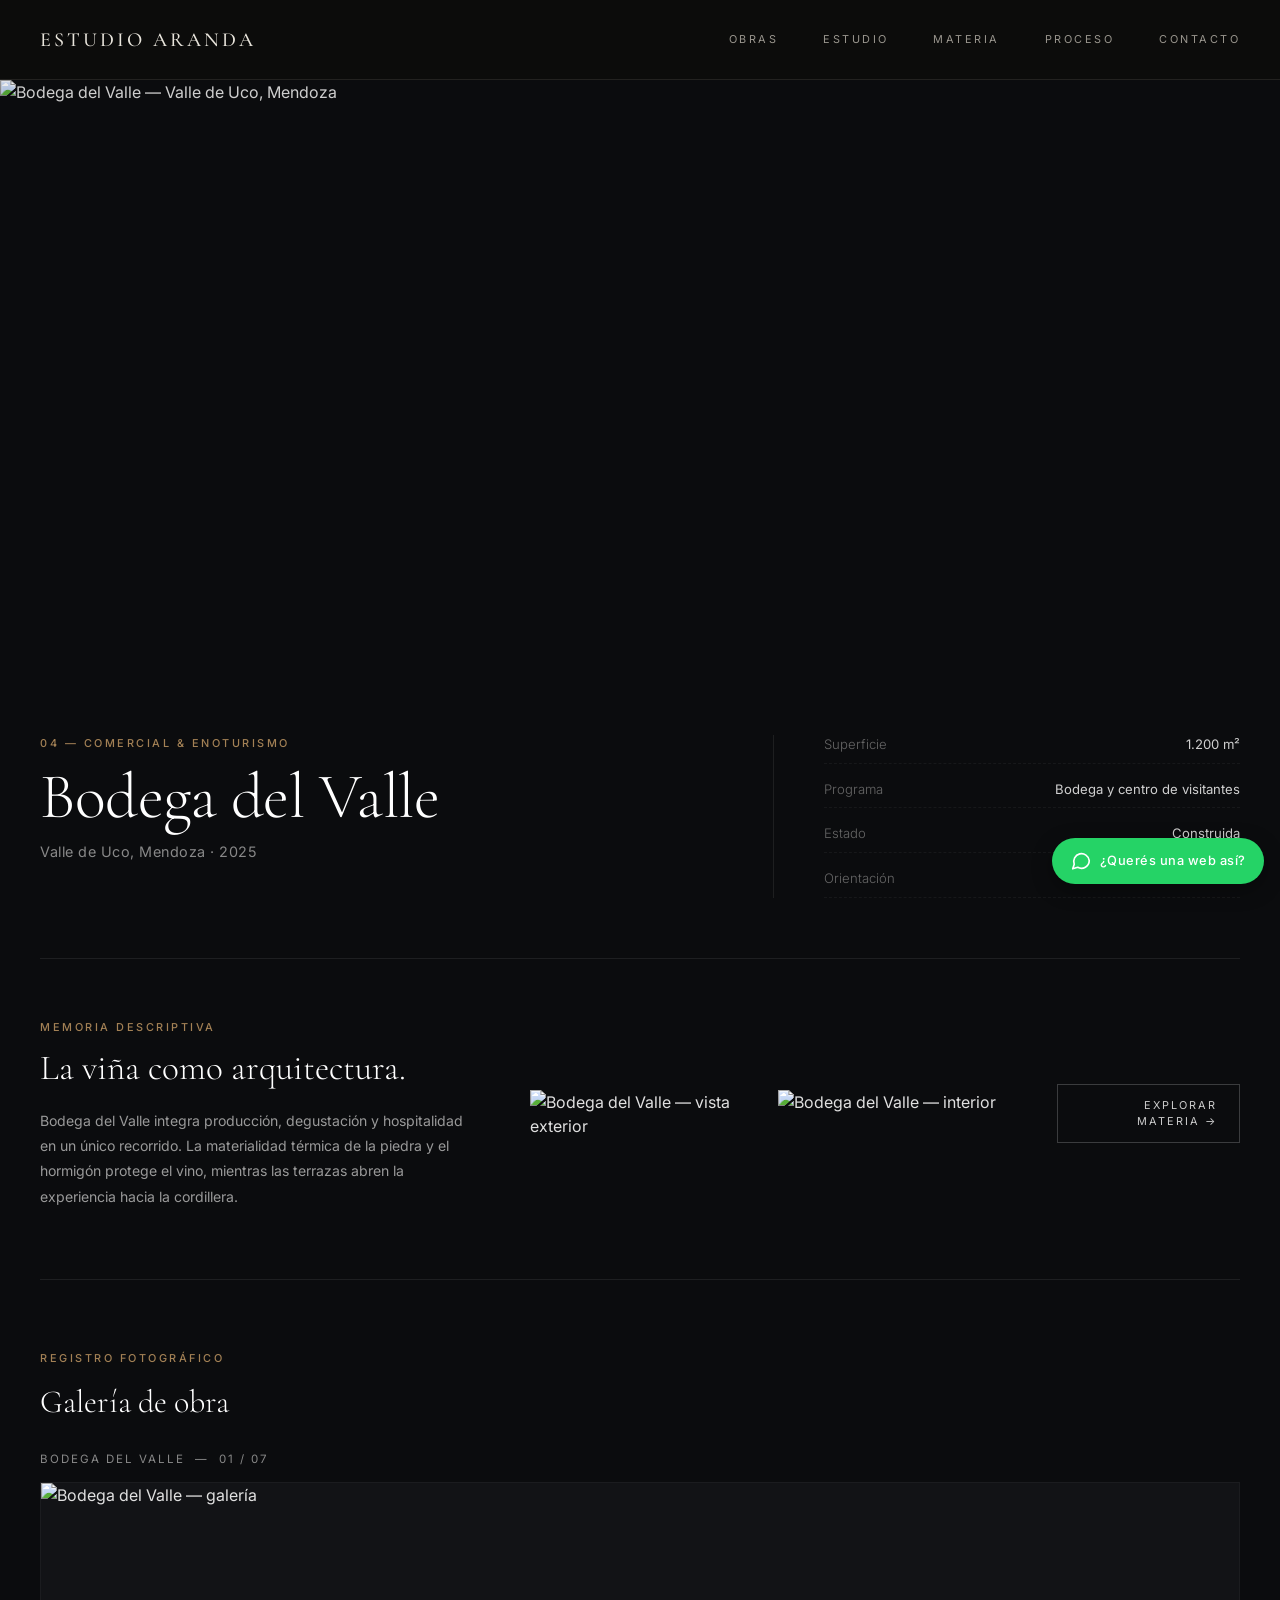
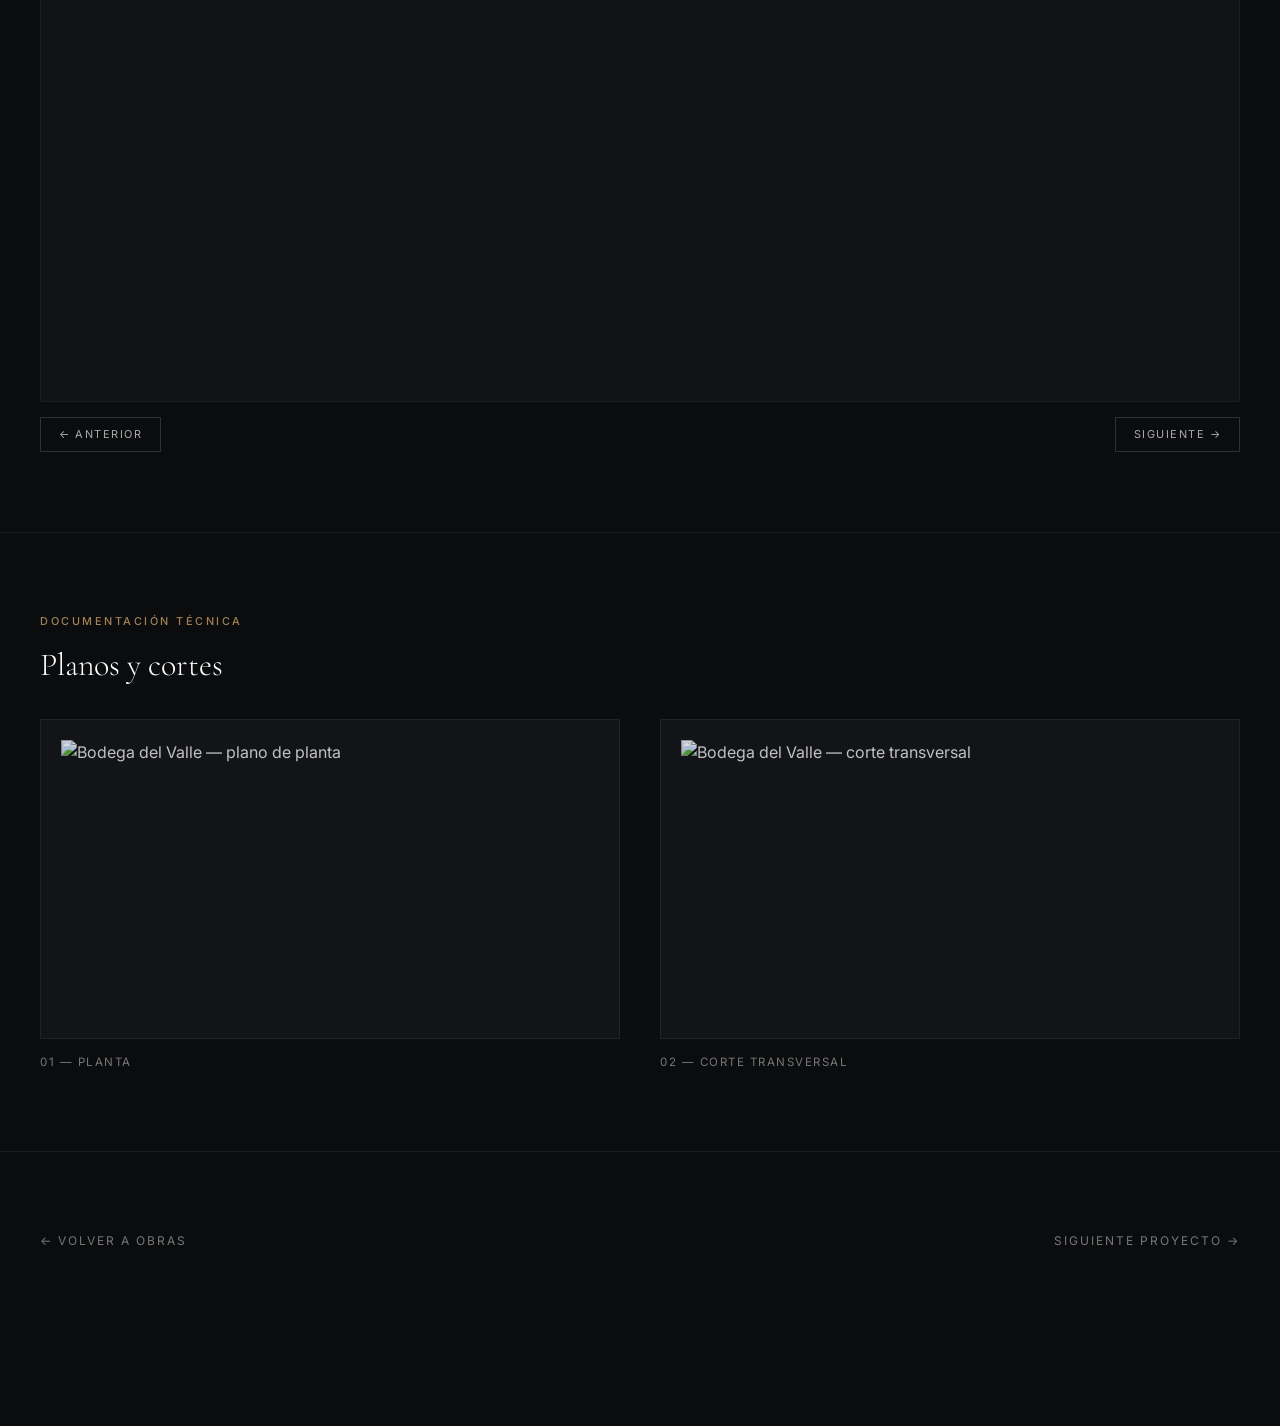
==== commit 453f8f38: "mejora completa" ====
--- a/bodega-del-valle.html
+++ b/bodega-del-valle.html
@@ -14,7 +14,7 @@
   <meta property="og:title" content="Bodega del Valle | Estudio Aranda">
   <meta property="og:description" content="Bodega del Valle, proyecto de comercial & enoturismo de Estudio Aranda en Valle de Uco, Mendoza. 1.200 m² concebidos en diálogo con el paisaje, la luz y la materia.">
   <meta property="og:url" content="https://estudioaranda.vercel.app/bodega-del-valle">
-  <meta property="og:image" content="https://estudioaranda.vercel.app/img/bodega%20del%20valle.jpg">
+  <meta property="og:image" content="https://estudioaranda.vercel.app/img/bodega%20del%20valle/bodega%20del%20valle.jpg">
   <meta name="twitter:card" content="summary_large_image">
   <link rel="preconnect" href="https://fonts.googleapis.com">
   <link rel="preconnect" href="https://fonts.gstatic.com" crossorigin>
@@ -121,7 +121,7 @@
 
   <main class="obra-main">
     <section class="obra-hero" aria-labelledby="obra-title">
-      <img src="img/bodega%20del%20valle.jpg" alt="Bodega del Valle — Valle de Uco, Mendoza" class="obra-hero-img" width="1600" height="1067" fetchpriority="high" decoding="async">
+      <img src="img/bodega%20del%20valle/bodega%20del%20valle.jpg" alt="Bodega del Valle — Valle de Uco, Mendoza" class="obra-hero-img" width="1600" height="1067" fetchpriority="high" decoding="async">
     </section>
     <section class="container" aria-labelledby="obra-title">
       <div class="obra-header-section">
@@ -146,8 +146,8 @@
           <p class="concepto-desc">Bodega del Valle integra producción, degustación y hospitalidad en un único recorrido. La materialidad térmica de la piedra y el hormigón protege el vino, mientras las terrazas abren la experiencia hacia la cordillera.</p>
         </div>
         <div class="concepto-galeria-mini reveal delay-1" aria-label="Imágenes de Bodega del Valle">
-          <div class="mini-foto-item"><img src="img/bodega%20del%20valle.jpg" alt="Bodega del Valle — vista exterior" width="800" height="533" loading="lazy" decoding="async"></div>
-          <div class="mini-foto-item"><img src="img/bodega%20del%20valle.jpg" alt="Bodega del Valle — interior" width="800" height="533" loading="lazy" decoding="async"></div>
+          <div class="mini-foto-item"><img src="img/bodega%20del%20valle/bodega%20del%20valle.jpg" alt="Bodega del Valle — vista exterior" width="800" height="533" loading="lazy" decoding="async"></div>
+          <div class="mini-foto-item"><img src="img/bodega%20del%20valle/bodega%20del%20valle.jpg" alt="Bodega del Valle — interior" width="800" height="533" loading="lazy" decoding="async"></div>
         </div>
         <div class="concepto-action reveal delay-2">
           <a href="index.html#materia" class="btn-materiales">EXPLORAR MATERIA &rarr;</a>
@@ -162,7 +162,7 @@
       <div class="galeria-viewer-large reveal delay-1" id="galeria-viewer" data-nombre="BODEGA DEL VALLE">
         <div id="galeria-counter" class="galeria-counter" aria-live="polite">BODEGA DEL VALLE &nbsp;&mdash;&nbsp; 01 / 07</div>
         <div class="galeria-img-container">
-          <img id="galeria-img" src="img/bodega%20del%20valle.jpg" alt="Bodega del Valle — galería" width="1600" height="1067" loading="lazy" decoding="async">
+          <img id="galeria-img" src="img/bodega%20del%20valle/bodega%20del%20valle.jpg" alt="Bodega del Valle — galería" width="1600" height="1067" loading="lazy" decoding="async">
         </div>
         <div class="galeria-controls-bottom">
           <button id="galeria-prev" class="arrow-btn" type="button" aria-label="Ver imagen anterior">&larr; ANTERIOR</button>
@@ -177,11 +177,11 @@
       </div>
       <div class="planos-grid-desktop">
         <div class="plano-card reveal delay-1">
-          <div class="plano-img-wrapper"><img src="img/bodega%20del%20valle.jpg" alt="Bodega del Valle — plano de planta" width="1200" height="800" loading="lazy" decoding="async"></div>
+          <div class="plano-img-wrapper"><img src="img/bodega%20del%20valle/bodega%20del%20valle.jpg" alt="Bodega del Valle — plano de planta" width="1200" height="800" loading="lazy" decoding="async"></div>
           <span class="plano-caption">01 &mdash; Planta</span>
         </div>
         <div class="plano-card reveal delay-2">
-          <div class="plano-img-wrapper"><img src="img/bodega%20del%20valle.jpg" alt="Bodega del Valle — corte transversal" width="1200" height="800" loading="lazy" decoding="async"></div>
+          <div class="plano-img-wrapper"><img src="img/bodega%20del%20valle/bodega%20del%20valle.jpg" alt="Bodega del Valle — corte transversal" width="1200" height="800" loading="lazy" decoding="async"></div>
           <span class="plano-caption">02 &mdash; Corte Transversal</span>
         </div>
       </div>
@@ -194,7 +194,7 @@
     </section>
   </main>
   <!-- FOTOS DE LA GALERÍA: reemplazá las rutas por las fotos reales (podés usar de 1 a N) -->
-  <script>window.GALERIA_FOTOS = ["img/bodega del valle.jpg", "img/bodega del valle.jpg", "img/bodega del valle.jpg", "img/bodega del valle.jpg", "img/bodega del valle.jpg", "img/bodega del valle.jpg", "img/bodega del valle.jpg"];</script>
+  <script>window.GALERIA_FOTOS = ["img/bodega del valle/bodega del valle.jpg", "img/bodega del valle/bodega del valle.jpg", "img/bodega del valle/bodega del valle.jpg", "img/bodega del valle/bodega del valle.jpg", "img/bodega del valle/bodega del valle.jpg", "img/bodega del valle/bodega del valle.jpg", "img/bodega del valle/bodega del valle.jpg"];</script>
 
   <a href="https://wa.me/5493525632567?text=Hola%20CB%20Studio%20Web%2C%20vi%20la%20demo%20de%20Estudio%20Aranda%20y%20quiero%20una%20web%20as%C3%AD%20para%20mi%20estudio." class="whatsapp-float" target="_blank" rel="noopener noreferrer" aria-label="¿Querés una web así? Escribinos por WhatsApp">
     <svg viewBox="0 0 24 24" width="22" height="22" fill="none" stroke="currentColor" stroke-width="1.8" stroke-linecap="round" stroke-linejoin="round" aria-hidden="true"><path d="M21 11.5a8.5 8.5 0 0 1-12.6 7.4L3 20.5l1.6-5A8.5 8.5 0 1 1 21 11.5z"/></svg>
--- a/style.css
+++ b/style.css
@@ -499,7 +499,7 @@
    ========================================== */
 @media (max-width: 768px) {
   .hero {
-    height: 90dvh; /* Cubre el 100% exacto de la pantalla limpia */
+    height: 88dvh; /* Cubre el 100% exacto de la pantalla limpia */
   }
 
   .hero-slide {
@@ -2561,3 +2561,6 @@
 }
 .gracias-demo a { color: #fff; text-decoration: underline; }
 .copyright a { color: inherit; text-decoration: underline; }
+
+/* Páginas de proyecto: espacio inferior para que el botón flotante no tape "Siguiente proyecto" */
+body.obra-detalle-body { padding-bottom: 96px; }
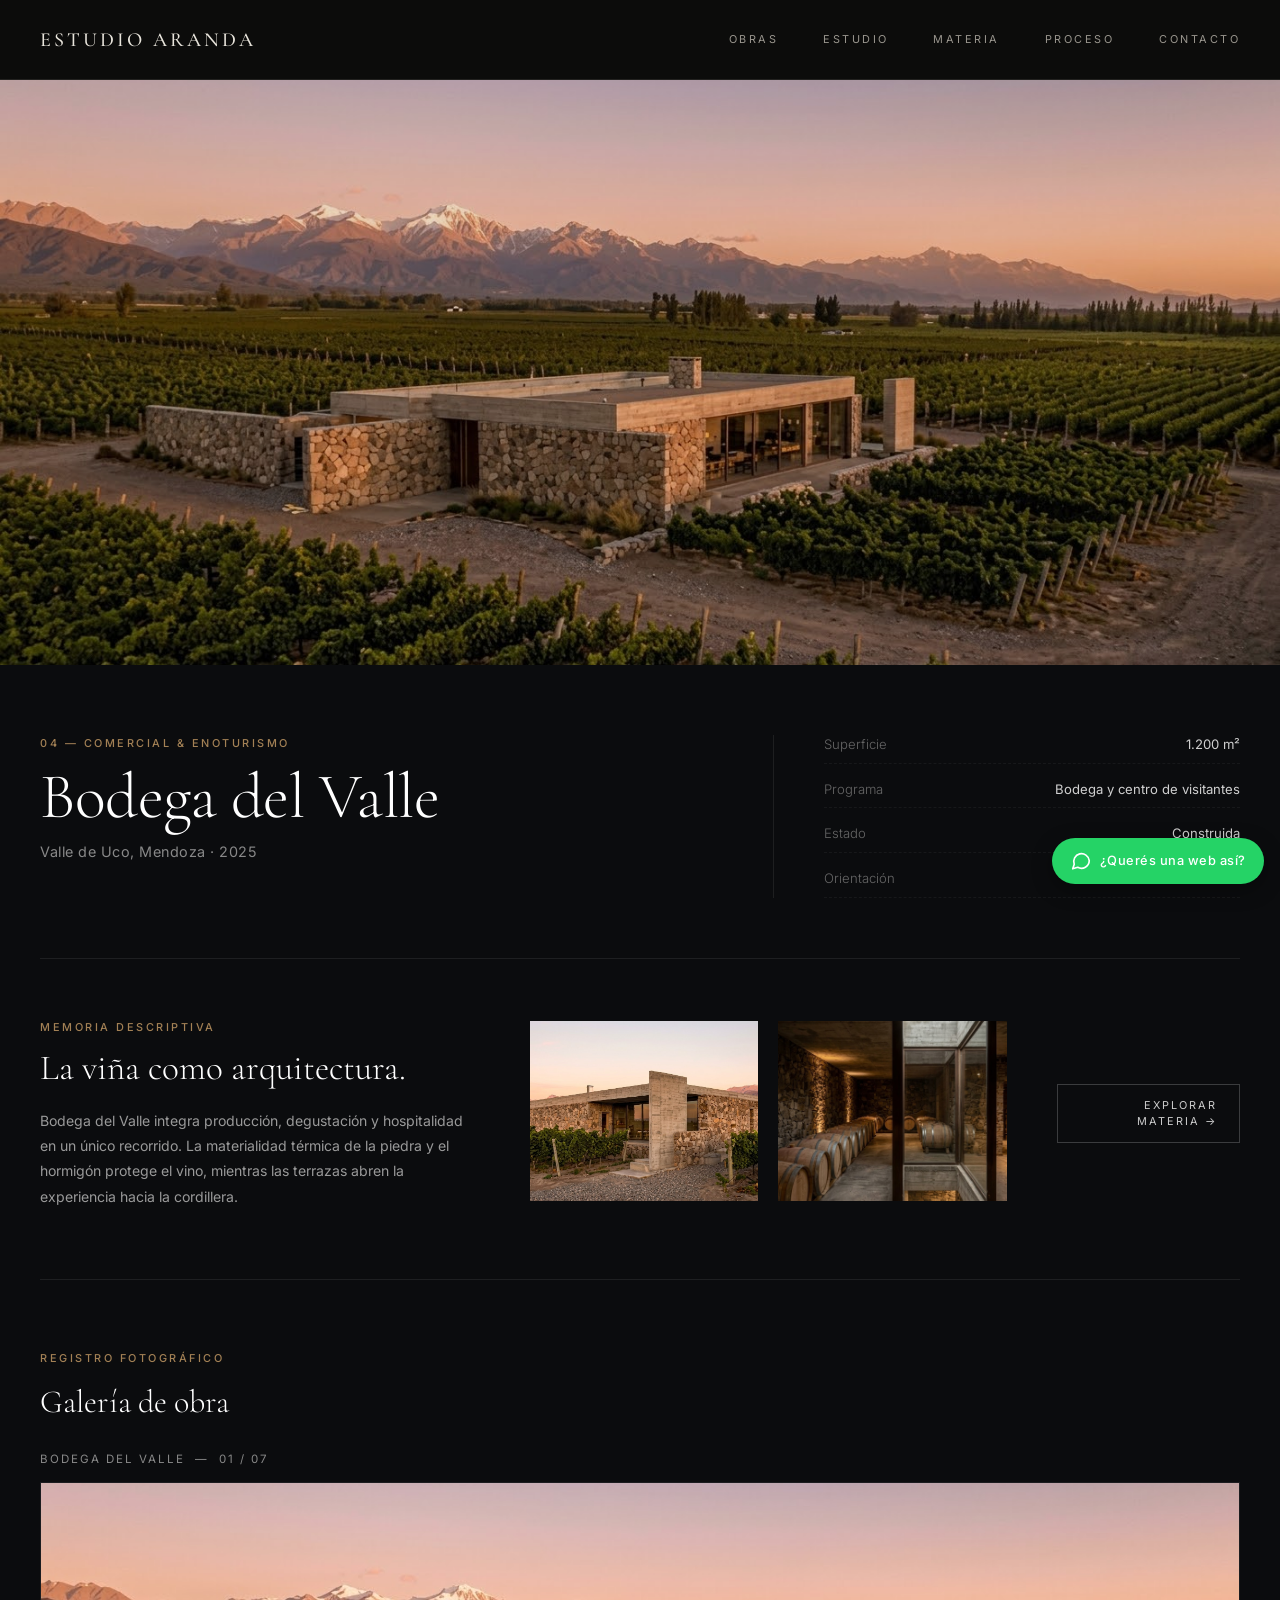
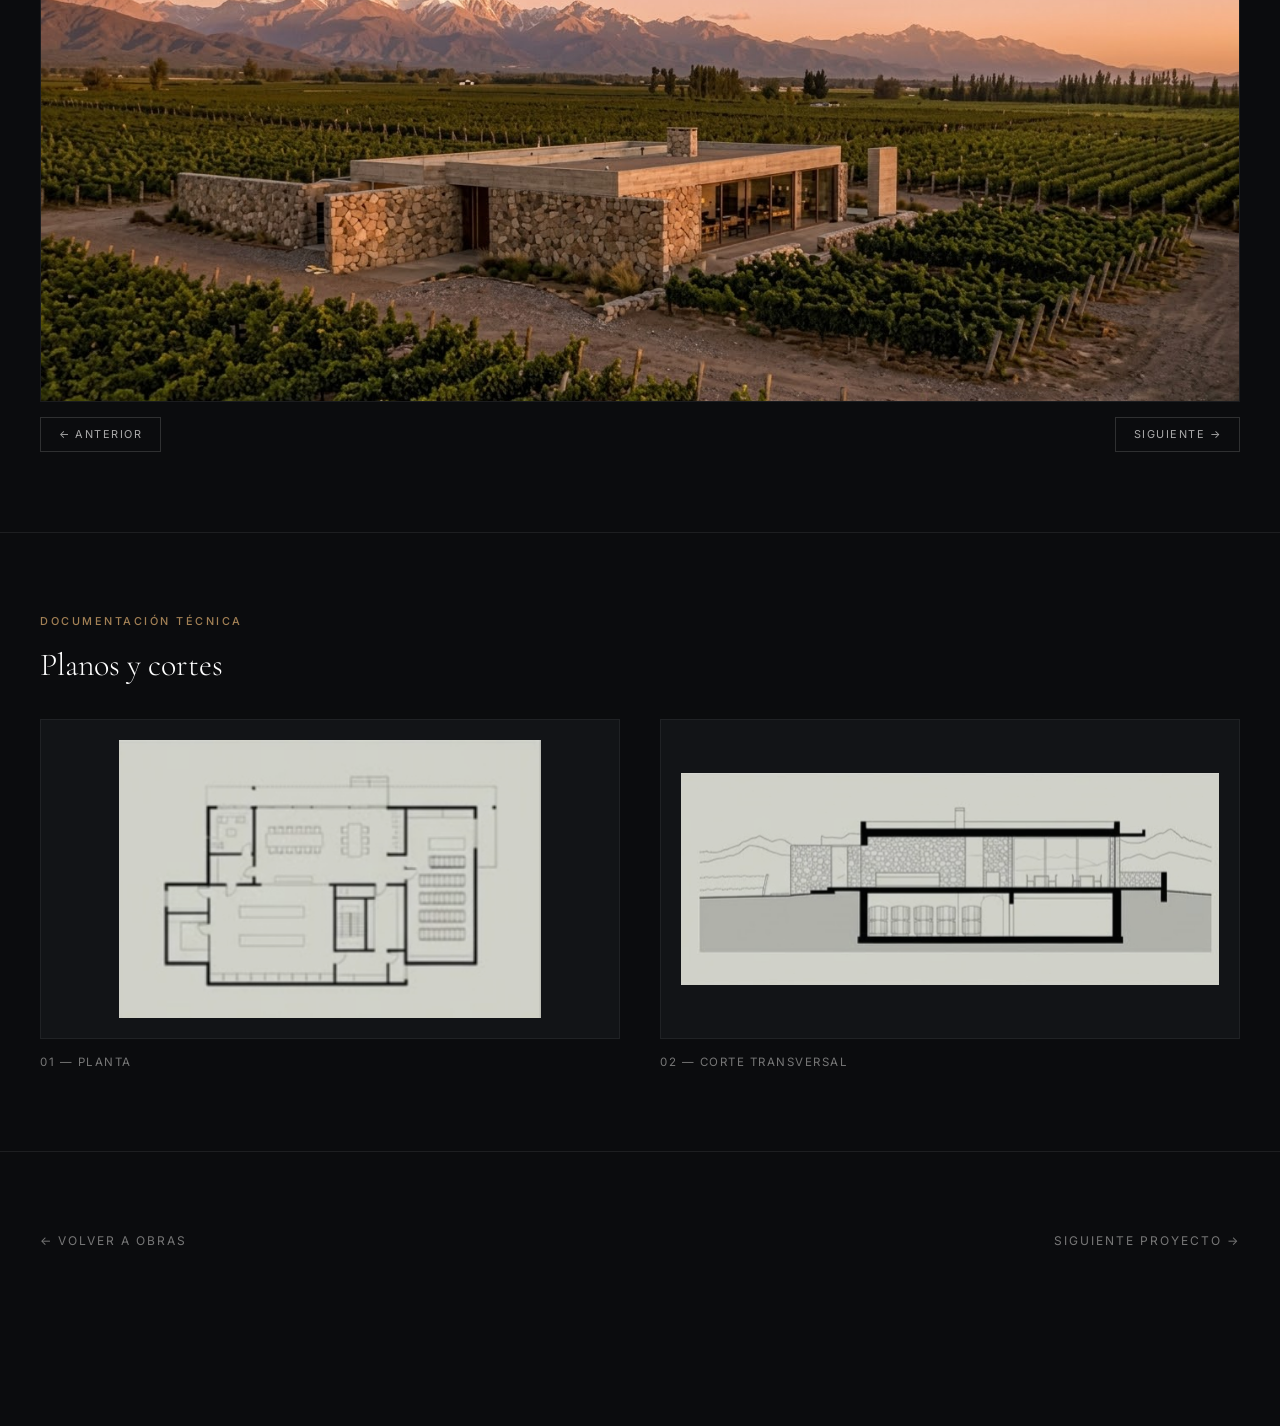
==== commit edfe9e61: "fotos" ====
--- a/bodega-del-valle.html
+++ b/bodega-del-valle.html
@@ -14,7 +14,7 @@
   <meta property="og:title" content="Bodega del Valle | Estudio Aranda">
   <meta property="og:description" content="Bodega del Valle, proyecto de comercial & enoturismo de Estudio Aranda en Valle de Uco, Mendoza. 1.200 m² concebidos en diálogo con el paisaje, la luz y la materia.">
   <meta property="og:url" content="https://estudioaranda.vercel.app/bodega-del-valle">
-  <meta property="og:image" content="https://estudioaranda.vercel.app/img/bodega%20del%20valle/bodega%20del%20valle.jpg">
+  <meta property="og:image" content="https://estudioaranda.vercel.app/img/bodega del valle/bodega del valle.jpg">
   <meta name="twitter:card" content="summary_large_image">
   <link rel="preconnect" href="https://fonts.googleapis.com">
   <link rel="preconnect" href="https://fonts.gstatic.com" crossorigin>
@@ -121,7 +121,7 @@
 
   <main class="obra-main">
     <section class="obra-hero" aria-labelledby="obra-title">
-      <img src="img/bodega%20del%20valle/bodega%20del%20valle.jpg" alt="Bodega del Valle — Valle de Uco, Mendoza" class="obra-hero-img" width="1600" height="1067" fetchpriority="high" decoding="async">
+      <img src="img/bodega del valle/bodega del valle.jpg" alt="Bodega del Valle — Valle de Uco, Mendoza" class="obra-hero-img" width="1600" height="1067" fetchpriority="high" decoding="async">
     </section>
     <section class="container" aria-labelledby="obra-title">
       <div class="obra-header-section">
@@ -146,8 +146,8 @@
           <p class="concepto-desc">Bodega del Valle integra producción, degustación y hospitalidad en un único recorrido. La materialidad térmica de la piedra y el hormigón protege el vino, mientras las terrazas abren la experiencia hacia la cordillera.</p>
         </div>
         <div class="concepto-galeria-mini reveal delay-1" aria-label="Imágenes de Bodega del Valle">
-          <div class="mini-foto-item"><img src="img/bodega%20del%20valle/bodega%20del%20valle.jpg" alt="Bodega del Valle — vista exterior" width="800" height="533" loading="lazy" decoding="async"></div>
-          <div class="mini-foto-item"><img src="img/bodega%20del%20valle/bodega%20del%20valle.jpg" alt="Bodega del Valle — interior" width="800" height="533" loading="lazy" decoding="async"></div>
+          <div class="mini-foto-item"><img src="img/bodega del valle/vista exterior.jpg" alt="Bodega del Valle — vista exterior" width="800" height="533" loading="lazy" decoding="async"></div>
+          <div class="mini-foto-item"><img src="img/bodega del valle/almacen.jpg" alt="Bodega del Valle — interior" width="800" height="533" loading="lazy" decoding="async"></div>
         </div>
         <div class="concepto-action reveal delay-2">
           <a href="index.html#materia" class="btn-materiales">EXPLORAR MATERIA &rarr;</a>
@@ -162,7 +162,7 @@
       <div class="galeria-viewer-large reveal delay-1" id="galeria-viewer" data-nombre="BODEGA DEL VALLE">
         <div id="galeria-counter" class="galeria-counter" aria-live="polite">BODEGA DEL VALLE &nbsp;&mdash;&nbsp; 01 / 07</div>
         <div class="galeria-img-container">
-          <img id="galeria-img" src="img/bodega%20del%20valle/bodega%20del%20valle.jpg" alt="Bodega del Valle — galería" width="1600" height="1067" loading="lazy" decoding="async">
+          <img id="galeria-img" src="img/bodega del valle/bodega del valle.jpg" alt="Bodega del Valle — galería" width="1600" height="1067" loading="lazy" decoding="async">
         </div>
         <div class="galeria-controls-bottom">
           <button id="galeria-prev" class="arrow-btn" type="button" aria-label="Ver imagen anterior">&larr; ANTERIOR</button>
@@ -177,11 +177,11 @@
       </div>
       <div class="planos-grid-desktop">
         <div class="plano-card reveal delay-1">
-          <div class="plano-img-wrapper"><img src="img/bodega%20del%20valle/bodega%20del%20valle.jpg" alt="Bodega del Valle — plano de planta" width="1200" height="800" loading="lazy" decoding="async"></div>
+          <div class="plano-img-wrapper"><img src="img/bodega del valle/plano planta.jpg" alt="Bodega del Valle — plano de planta" width="1200" height="800" loading="lazy" decoding="async"></div>
           <span class="plano-caption">01 &mdash; Planta</span>
         </div>
         <div class="plano-card reveal delay-2">
-          <div class="plano-img-wrapper"><img src="img/bodega%20del%20valle/bodega%20del%20valle.jpg" alt="Bodega del Valle — corte transversal" width="1200" height="800" loading="lazy" decoding="async"></div>
+          <div class="plano-img-wrapper"><img src="img/bodega del valle/plano corte.jpg" alt="Bodega del Valle — corte transversal" width="1200" height="800" loading="lazy" decoding="async"></div>
           <span class="plano-caption">02 &mdash; Corte Transversal</span>
         </div>
       </div>
@@ -194,7 +194,7 @@
     </section>
   </main>
   <!-- FOTOS DE LA GALERÍA: reemplazá las rutas por las fotos reales (podés usar de 1 a N) -->
-  <script>window.GALERIA_FOTOS = ["img/bodega del valle/bodega del valle.jpg", "img/bodega del valle/bodega del valle.jpg", "img/bodega del valle/bodega del valle.jpg", "img/bodega del valle/bodega del valle.jpg", "img/bodega del valle/bodega del valle.jpg", "img/bodega del valle/bodega del valle.jpg", "img/bodega del valle/bodega del valle.jpg"];</script>
+  <script>window.GALERIA_FOTOS = ["img/bodega del valle/bodega del valle.jpg", "img/bodega del valle/afuera.jpg", "img/bodega del valle/estar.jpg", "img/bodega del valle/almacen.jpg", "img/bodega del valle/comedor.jpg", "img/bodega del valle/vista exterior.jpg"];</script>
 
   <a href="https://wa.me/5493525632567?text=Hola%20CB%20Studio%20Web%2C%20vi%20la%20demo%20de%20Estudio%20Aranda%20y%20quiero%20una%20web%20as%C3%AD%20para%20mi%20estudio." class="whatsapp-float" target="_blank" rel="noopener noreferrer" aria-label="¿Querés una web así? Escribinos por WhatsApp">
     <svg viewBox="0 0 24 24" width="22" height="22" fill="none" stroke="currentColor" stroke-width="1.8" stroke-linecap="round" stroke-linejoin="round" aria-hidden="true"><path d="M21 11.5a8.5 8.5 0 0 1-12.6 7.4L3 20.5l1.6-5A8.5 8.5 0 1 1 21 11.5z"/></svg>
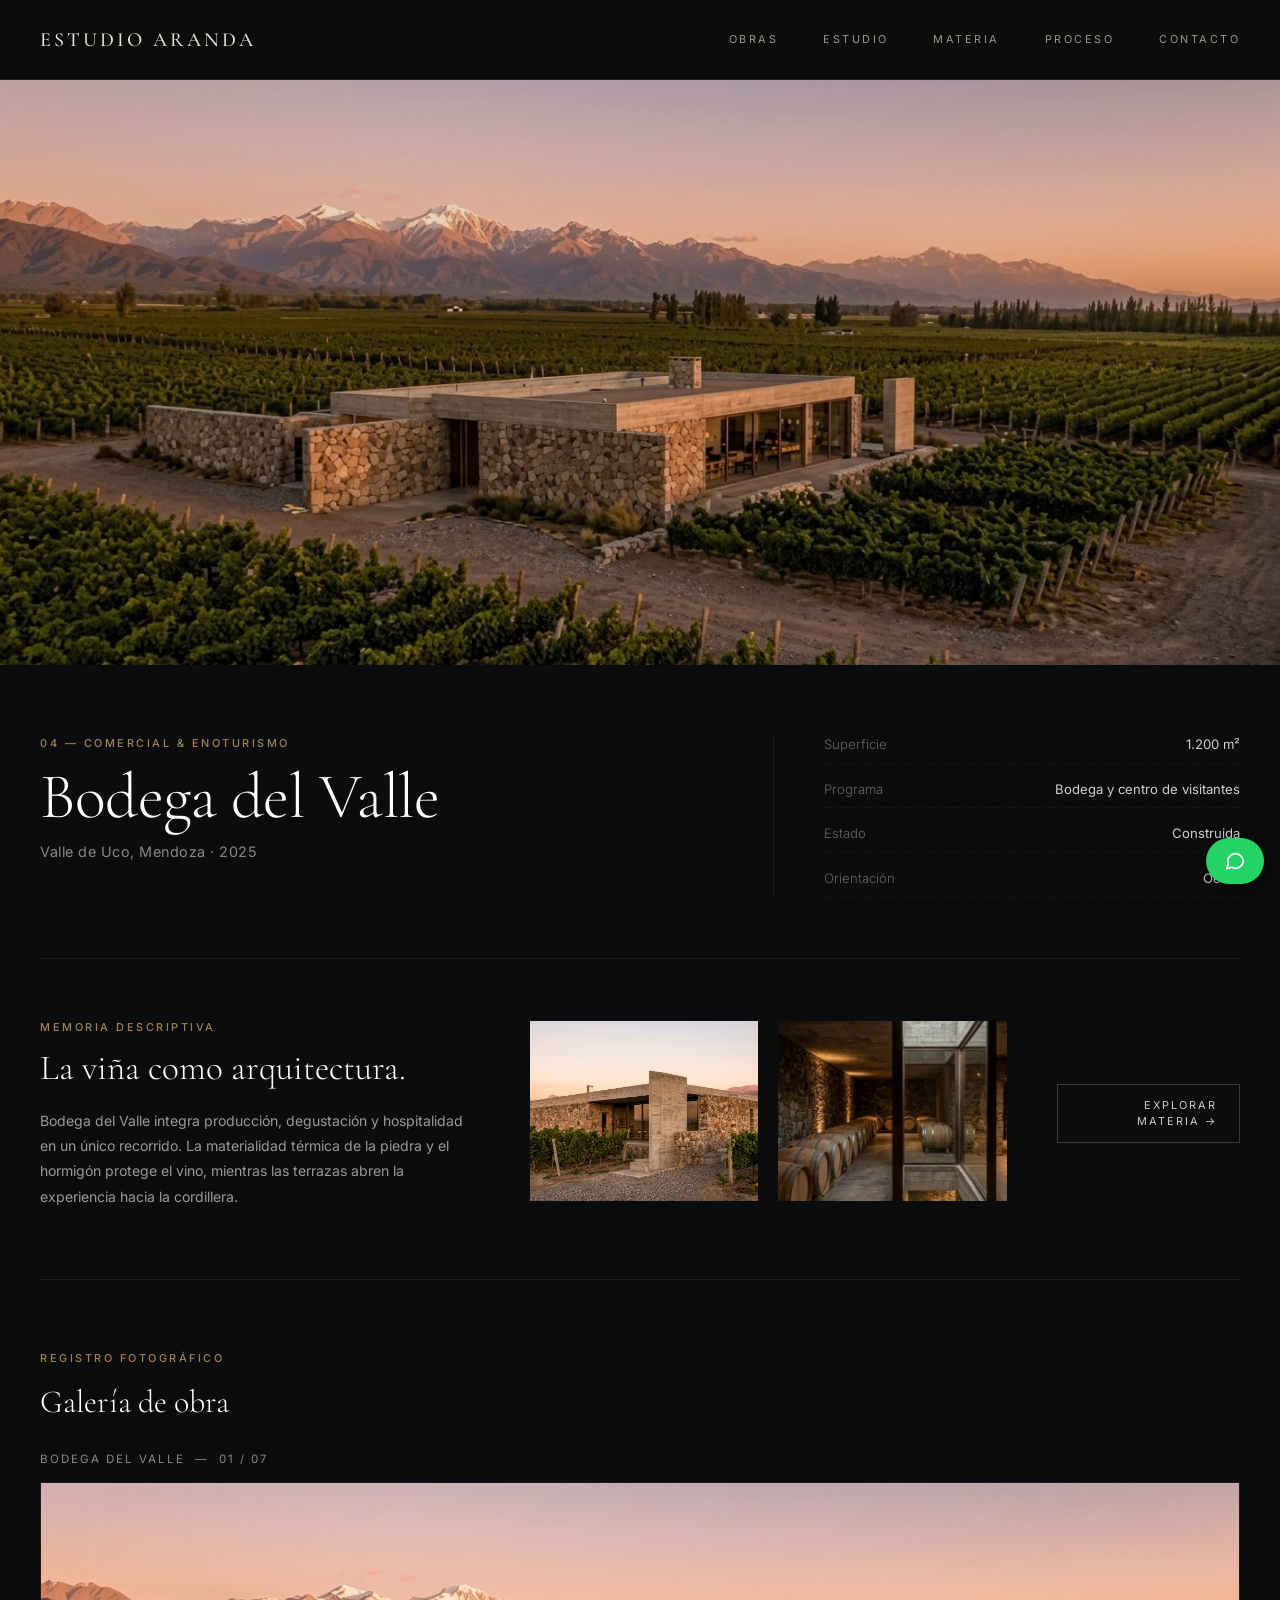
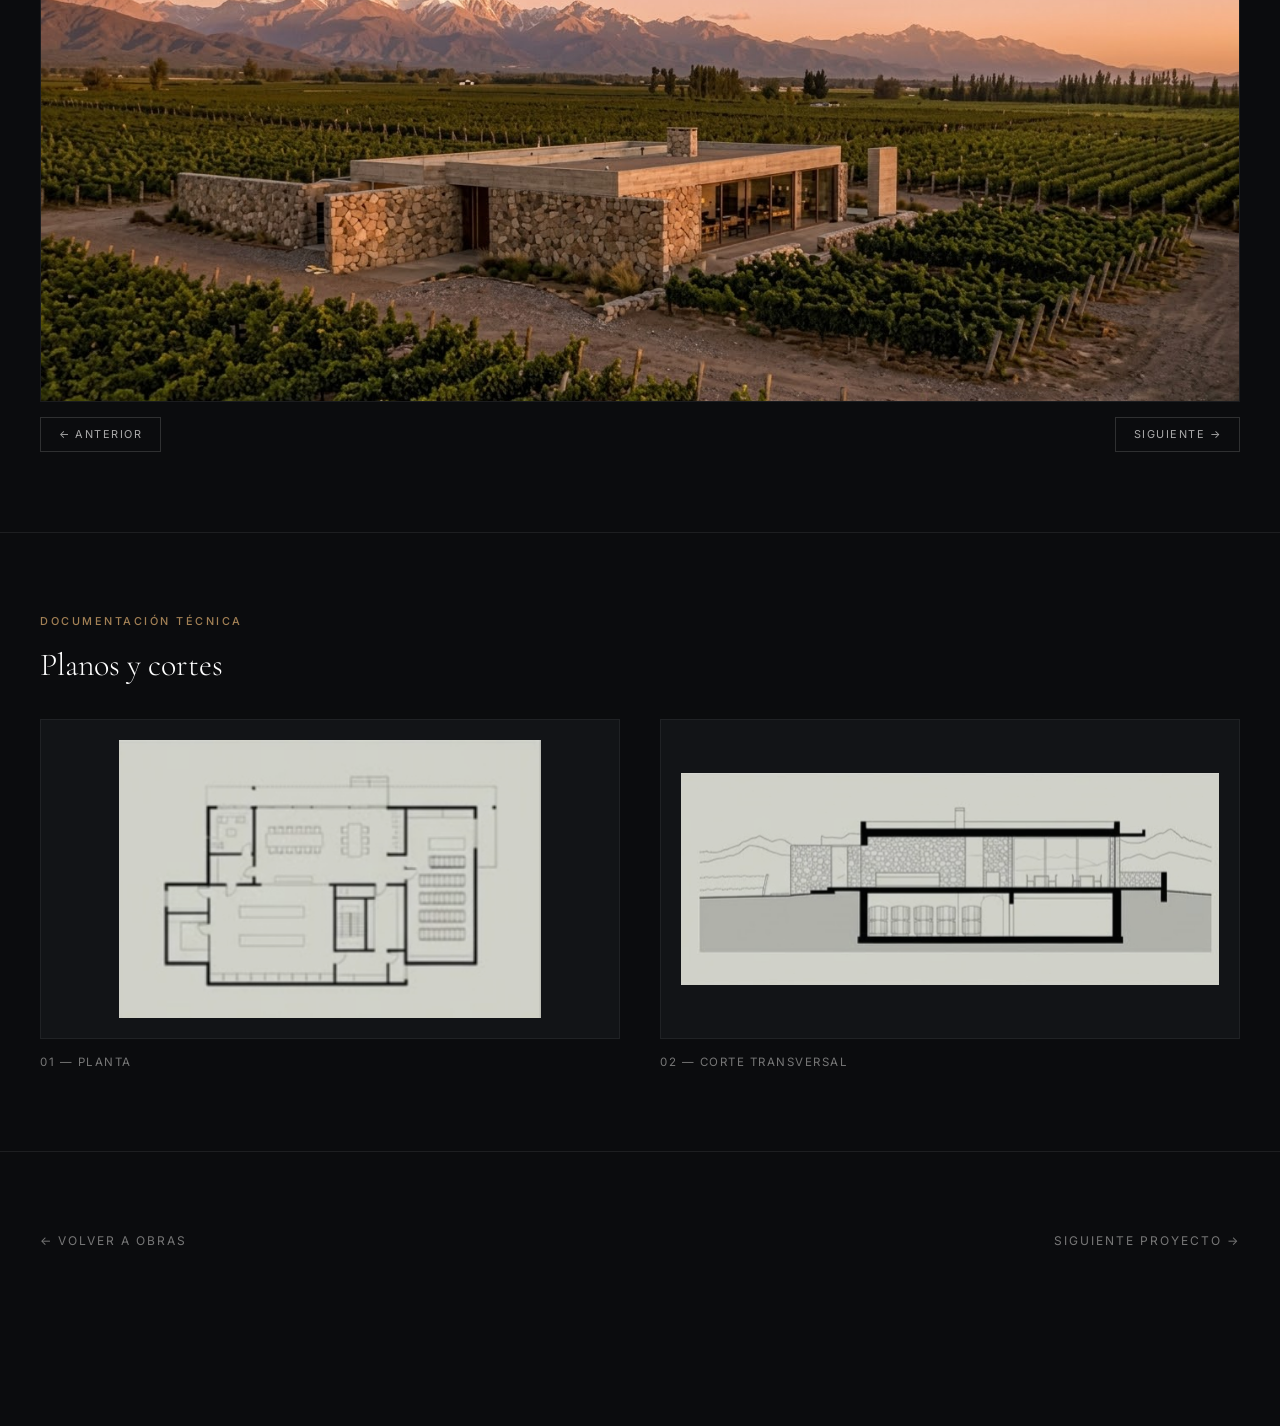
==== commit bd2c731d: "mejora del boton" ====
--- a/bodega-del-valle.html
+++ b/bodega-del-valle.html
@@ -198,7 +198,6 @@
 
   <a href="https://wa.me/5493525632567?text=Hola%20CB%20Studio%20Web%2C%20vi%20la%20demo%20de%20Estudio%20Aranda%20y%20quiero%20una%20web%20as%C3%AD%20para%20mi%20estudio." class="whatsapp-float" target="_blank" rel="noopener noreferrer" aria-label="¿Querés una web así? Escribinos por WhatsApp">
     <svg viewBox="0 0 24 24" width="22" height="22" fill="none" stroke="currentColor" stroke-width="1.8" stroke-linecap="round" stroke-linejoin="round" aria-hidden="true"><path d="M21 11.5a8.5 8.5 0 0 1-12.6 7.4L3 20.5l1.6-5A8.5 8.5 0 1 1 21 11.5z"/></svg>
-    <span>¿Querés una web así?</span>
   </a>
 
   <script src="script.js" defer></script>
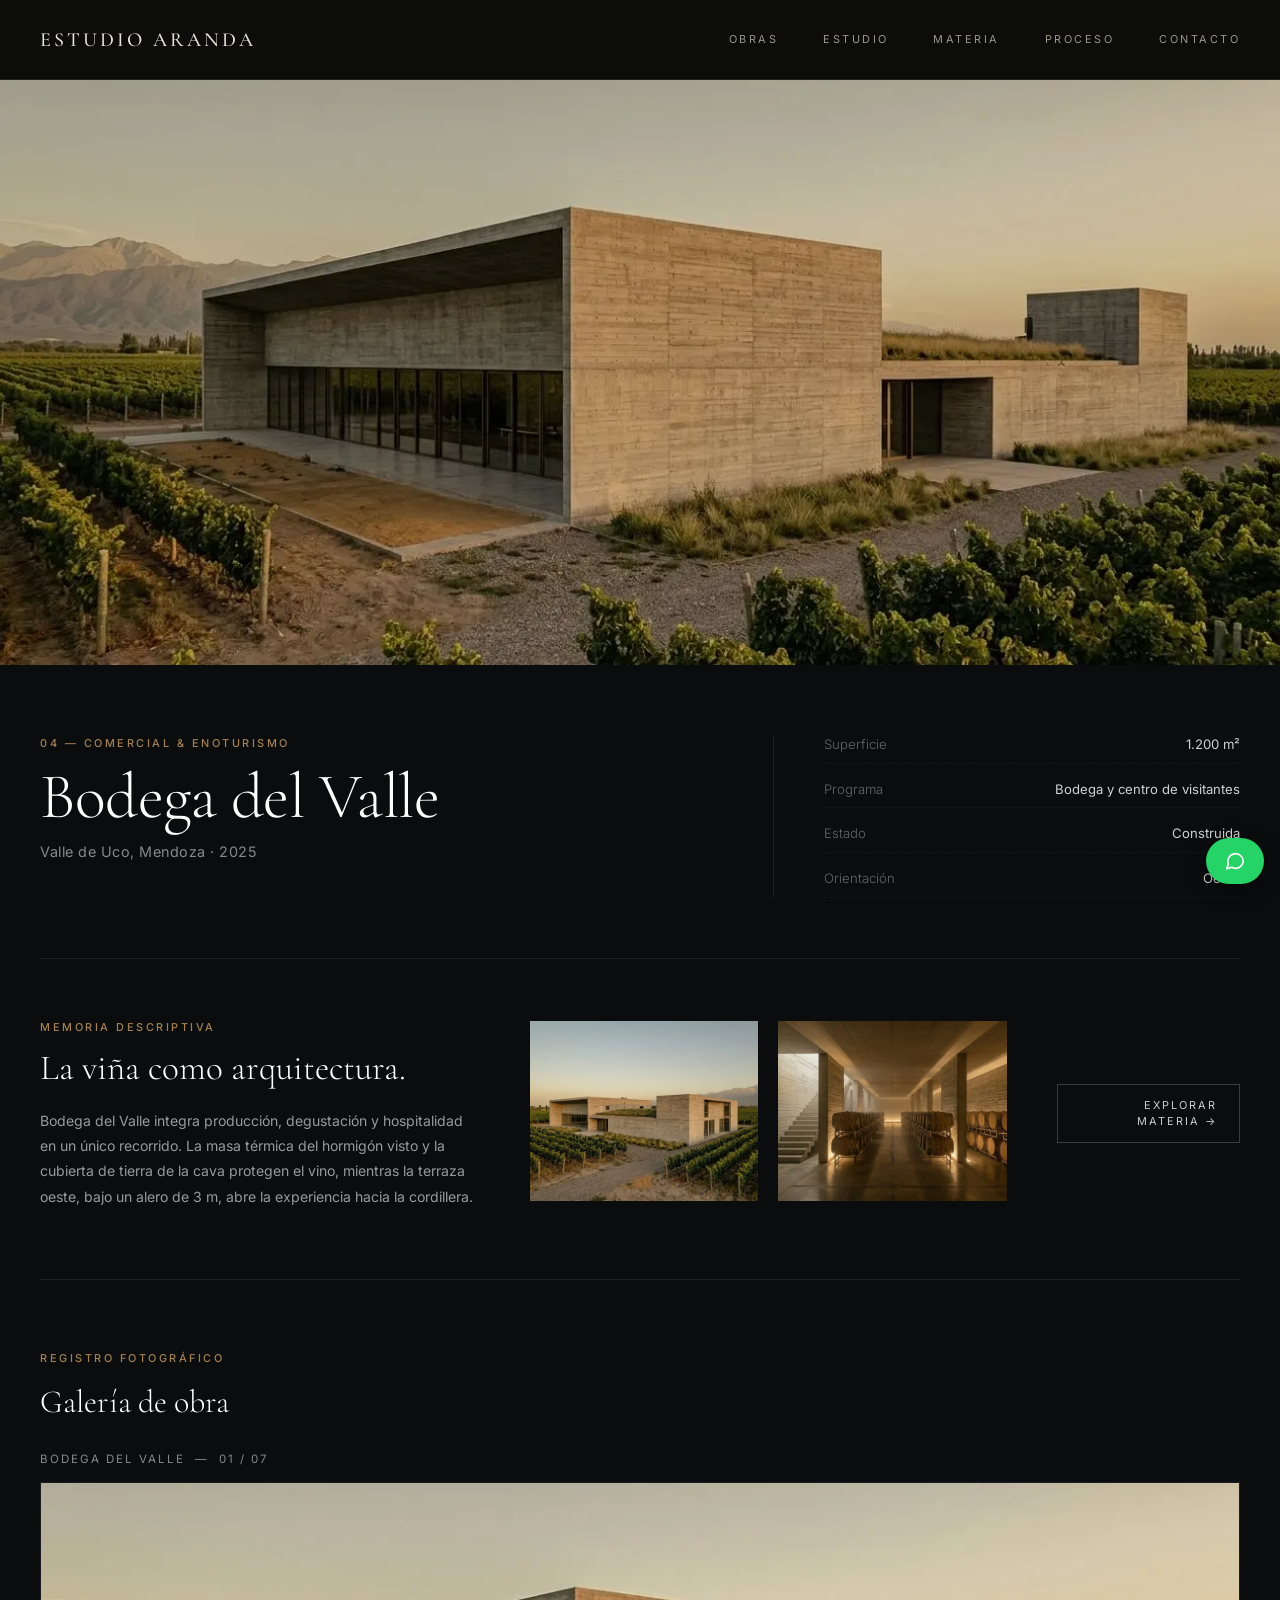
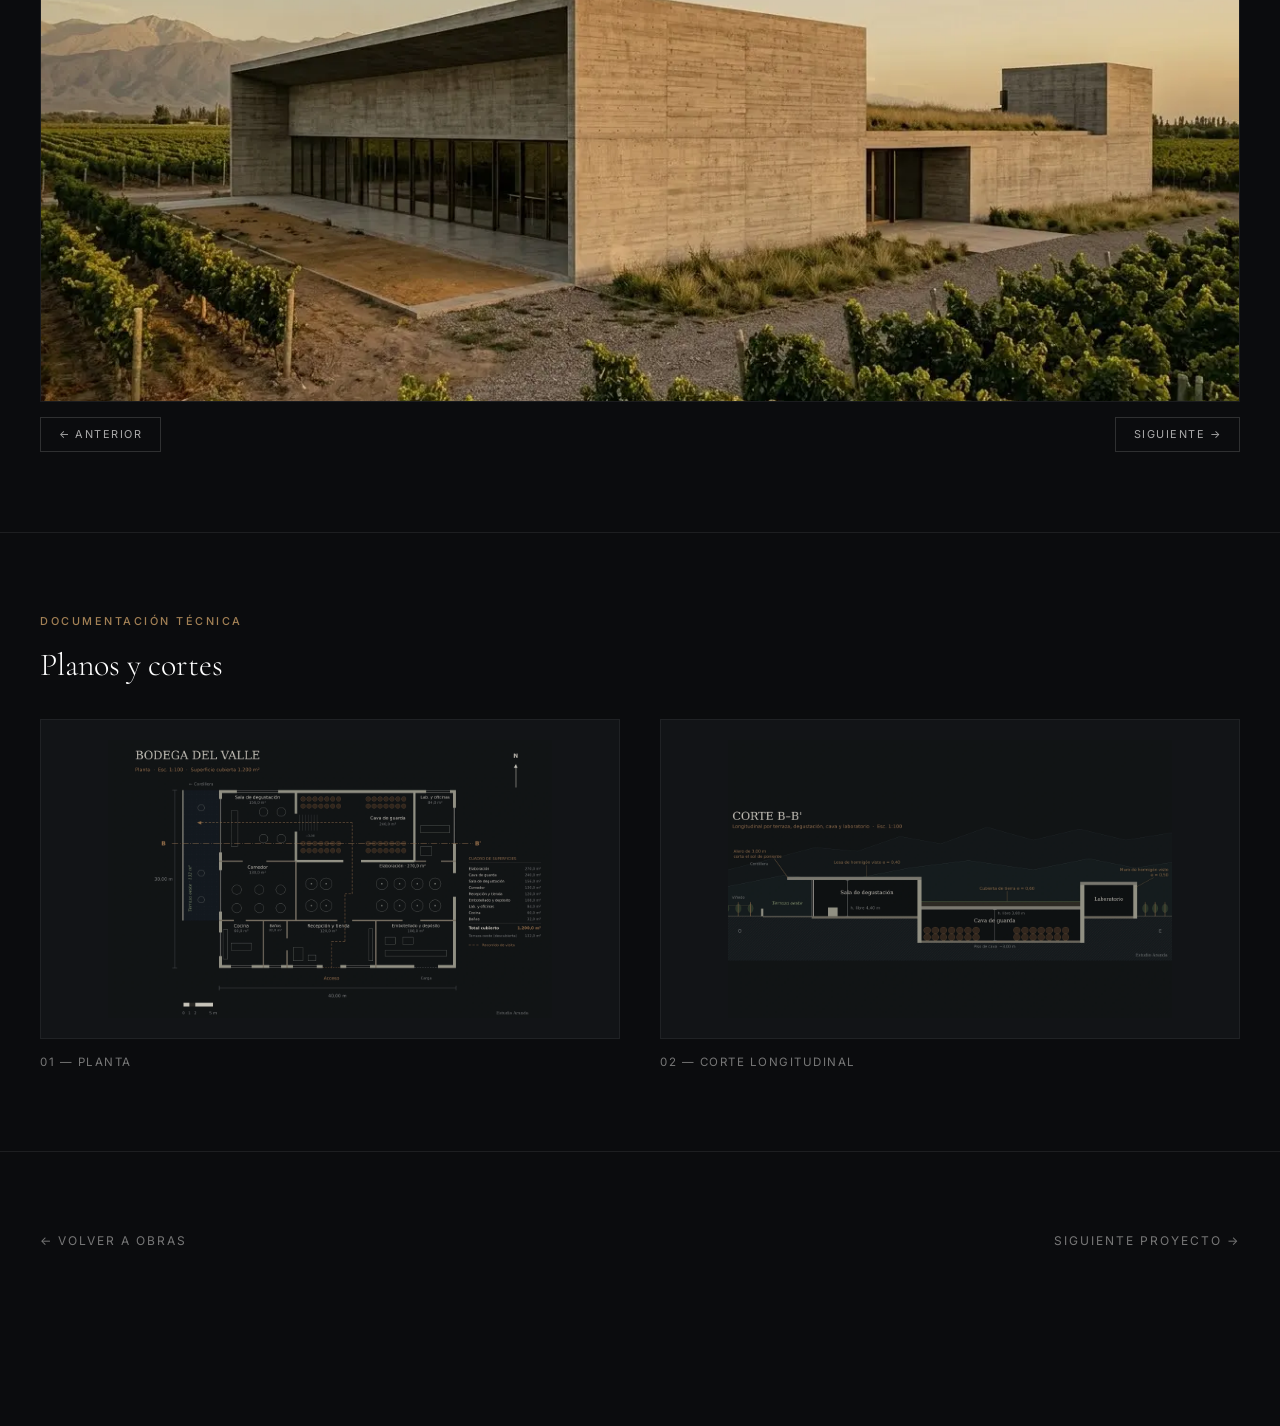
==== commit 6ceb2c80: "mejora completa" ====
--- a/bodega-del-valle.html
+++ b/bodega-del-valle.html
@@ -5,7 +5,7 @@
   <meta name="viewport" content="width=device-width, initial-scale=1.0">
   <title>Bodega del Valle — Estudio Aranda</title>
   <meta name="description" content="Bodega del Valle, proyecto de comercial & enoturismo de Estudio Aranda en Valle de Uco, Mendoza. 1.200 m² concebidos en diálogo con el paisaje, la luz y la materia.">
-  <meta name="robots" content="index, follow, max-image-preview:large">
+  <meta name="robots" content="noindex, follow">
   <meta name="theme-color" content="#0D0D0C">
   <link rel="canonical" href="https://estudioaranda.vercel.app/bodega-del-valle">
   <meta property="og:type" content="article">
@@ -14,7 +14,8 @@
   <meta property="og:title" content="Bodega del Valle | Estudio Aranda">
   <meta property="og:description" content="Bodega del Valle, proyecto de comercial & enoturismo de Estudio Aranda en Valle de Uco, Mendoza. 1.200 m² concebidos en diálogo con el paisaje, la luz y la materia.">
   <meta property="og:url" content="https://estudioaranda.vercel.app/bodega-del-valle">
-  <meta property="og:image" content="https://estudioaranda.vercel.app/img/bodega del valle/bodega del valle.jpg">
+  <meta property="og:image" content="https://estudioaranda.vercel.app/img/bodega-del-valle/bodega-fachada.webp">
+  <meta property="og:image:alt" content="Bodega del Valle, bodega y centro de visitantes de hormigón visto entre viñedos en Valle de Uco, Mendoza">
   <meta name="twitter:card" content="summary_large_image">
   <link rel="preconnect" href="https://fonts.googleapis.com">
   <link rel="preconnect" href="https://fonts.gstatic.com" crossorigin>
@@ -121,7 +122,7 @@
 
   <main class="obra-main">
     <section class="obra-hero" aria-labelledby="obra-title">
-      <img src="img/bodega del valle/bodega del valle.jpg" alt="Bodega del Valle — Valle de Uco, Mendoza" class="obra-hero-img" width="1600" height="1067" fetchpriority="high" decoding="async">
+      <img src="img/bodega-del-valle/bodega-fachada.webp" alt="Bodega del Valle — fachada de hormigón visto con alero hacia la cordillera, Valle de Uco, Mendoza" class="obra-hero-img" width="1600" height="1067" fetchpriority="high" decoding="async">
     </section>
     <section class="container" aria-labelledby="obra-title">
       <div class="obra-header-section">
@@ -143,11 +144,11 @@
         <div class="concepto-text reveal">
           <span class="section-tag">MEMORIA DESCRIPTIVA</span>
           <h2 class="concepto-title" id="concepto-title">La viña como arquitectura.</h2>
-          <p class="concepto-desc">Bodega del Valle integra producción, degustación y hospitalidad en un único recorrido. La materialidad térmica de la piedra y el hormigón protege el vino, mientras las terrazas abren la experiencia hacia la cordillera.</p>
+          <p class="concepto-desc">Bodega del Valle integra producción, degustación y hospitalidad en un único recorrido. La masa térmica del hormigón visto y la cubierta de tierra de la cava protegen el vino, mientras la terraza oeste, bajo un alero de 3 m, abre la experiencia hacia la cordillera.</p>
         </div>
         <div class="concepto-galeria-mini reveal delay-1" aria-label="Imágenes de Bodega del Valle">
-          <div class="mini-foto-item"><img src="img/bodega del valle/vista exterior.jpg" alt="Bodega del Valle — vista exterior" width="800" height="533" loading="lazy" decoding="async"></div>
-          <div class="mini-foto-item"><img src="img/bodega del valle/almacen.jpg" alt="Bodega del Valle — interior" width="800" height="533" loading="lazy" decoding="async"></div>
+          <div class="mini-foto-item"><img src="img/bodega-del-valle/bodega-exterior.webp" alt="Bodega del Valle — vista aérea baja con la cubierta de tierra de la cava" width="800" height="533" loading="lazy" decoding="async"></div>
+          <div class="mini-foto-item"><img src="img/bodega-del-valle/bodega-cava.webp" alt="Bodega del Valle — interior de la cava de guarda" width="800" height="533" loading="lazy" decoding="async"></div>
         </div>
         <div class="concepto-action reveal delay-2">
           <a href="index.html#materia" class="btn-materiales">EXPLORAR MATERIA &rarr;</a>
@@ -162,7 +163,7 @@
       <div class="galeria-viewer-large reveal delay-1" id="galeria-viewer" data-nombre="BODEGA DEL VALLE">
         <div id="galeria-counter" class="galeria-counter" aria-live="polite">BODEGA DEL VALLE &nbsp;&mdash;&nbsp; 01 / 07</div>
         <div class="galeria-img-container">
-          <img id="galeria-img" src="img/bodega del valle/bodega del valle.jpg" alt="Bodega del Valle — galería" width="1600" height="1067" loading="lazy" decoding="async">
+          <img id="galeria-img" src="img/bodega-del-valle/bodega-fachada.webp" alt="Bodega del Valle — galería" width="1600" height="1067" loading="lazy" decoding="async">
         </div>
         <div class="galeria-controls-bottom">
           <button id="galeria-prev" class="arrow-btn" type="button" aria-label="Ver imagen anterior">&larr; ANTERIOR</button>
@@ -177,12 +178,12 @@
       </div>
       <div class="planos-grid-desktop">
         <div class="plano-card reveal delay-1">
-          <div class="plano-img-wrapper"><img src="img/bodega del valle/plano planta.jpg" alt="Bodega del Valle — plano de planta" width="1200" height="800" loading="lazy" decoding="async"></div>
+          <div class="plano-img-wrapper"><img src="img/bodega-del-valle/bodega-plano-planta.webp" alt="Bodega del Valle — plano de planta" width="1200" height="750" loading="lazy" decoding="async"></div>
           <span class="plano-caption">01 &mdash; Planta</span>
         </div>
         <div class="plano-card reveal delay-2">
-          <div class="plano-img-wrapper"><img src="img/bodega del valle/plano corte.jpg" alt="Bodega del Valle — corte transversal" width="1200" height="800" loading="lazy" decoding="async"></div>
-          <span class="plano-caption">02 &mdash; Corte Transversal</span>
+          <div class="plano-img-wrapper"><img src="img/bodega-del-valle/bodega-plano-corte.webp" alt="Bodega del Valle — corte longitudinal B-B'" width="1200" height="750" loading="lazy" decoding="async"></div>
+          <span class="plano-caption">02 &mdash; Corte Longitudinal</span>
         </div>
       </div>
     </section>
@@ -193,8 +194,16 @@
       </nav>
     </section>
   </main>
-  <!-- FOTOS DE LA GALERÍA: reemplazá las rutas por las fotos reales (podés usar de 1 a N) -->
-  <script>window.GALERIA_FOTOS = ["img/bodega del valle/bodega del valle.jpg", "img/bodega del valle/afuera.jpg", "img/bodega del valle/estar.jpg", "img/bodega del valle/almacen.jpg", "img/bodega del valle/comedor.jpg", "img/bodega del valle/vista exterior.jpg"];</script>
+  <!-- FOTOS DE LA GALERÍA (7 imágenes, coincide con el contador 01 / 07) -->
+  <script>window.GALERIA_FOTOS = [
+    "img/bodega-del-valle/bodega-fachada.webp",
+    "img/bodega-del-valle/bodega-exterior.webp",
+    "img/bodega-del-valle/bodega-acceso.webp",
+    "img/bodega-del-valle/bodega-elaboracion.webp",
+    "img/bodega-del-valle/bodega-cava.webp",
+    "img/bodega-del-valle/bodega-sala.webp",
+    "img/bodega-del-valle/bodega-terraza.webp"
+  ];</script>
 
   <a href="https://wa.me/5493525632567?text=Hola%20CB%20Studio%20Web%2C%20vi%20la%20demo%20de%20Estudio%20Aranda%20y%20quiero%20una%20web%20as%C3%AD%20para%20mi%20estudio." class="whatsapp-float" target="_blank" rel="noopener noreferrer" aria-label="¿Querés una web así? Escribinos por WhatsApp">
     <svg viewBox="0 0 24 24" width="22" height="22" fill="none" stroke="currentColor" stroke-width="1.8" stroke-linecap="round" stroke-linejoin="round" aria-hidden="true"><path d="M21 11.5a8.5 8.5 0 0 1-12.6 7.4L3 20.5l1.6-5A8.5 8.5 0 1 1 21 11.5z"/></svg>
--- a/style.css
+++ b/style.css
@@ -2564,3 +2564,55 @@
 
 /* Páginas de proyecto: espacio inferior para que el botón flotante no tape "Siguiente proyecto" */
 body.obra-detalle-body { padding-bottom: 96px; }
+
+/* ==========================================================================
+   ESTUDIO Y MATERIA (rediseño)
+   ========================================================================== */
+.est2 { padding: 8rem 0 0; }
+.est2-grid { display: grid; grid-template-columns: minmax(0, 0.8fr) minmax(0, 1.2fr); gap: 5rem; align-items: start; padding-bottom: 7rem; }
+.est2-fig { position: sticky; top: calc(var(--header-height) + 2rem); margin: 0; }
+.est2-fig img { width: 100%; aspect-ratio: 4 / 5; object-fit: cover; filter: grayscale(20%) contrast(1.05); }
+.est2-fig figcaption { margin-top: 0.9rem; font-family: var(--font-sans); font-size: 0.8rem; font-weight: 300; color: var(--text-secondary); max-width: 32ch; line-height: 1.5; }
+.est2-title { font-family: var(--font-serif); font-size: clamp(2.2rem, 4.4vw, 4rem); font-weight: 400; line-height: 1.08; color: var(--text-primary); max-width: 16ch; margin-bottom: 2rem; }
+.est2-lead { font-family: var(--font-serif); font-size: clamp(1.2rem, 1.9vw, 1.55rem); line-height: 1.55; color: var(--text-primary); max-width: 36em; margin-bottom: 3rem; }
+.est2-principles { border-top: 1px solid var(--border-color); margin-bottom: 3rem; }
+.est2-principles > div { display: grid; grid-template-columns: 13rem 1fr; gap: 1.5rem; padding: 1.4rem 0; border-bottom: 1px solid var(--border-color); }
+.est2-principles h3 { font-family: var(--font-serif); font-size: 1.3rem; font-weight: 500; color: var(--accent-bronze); line-height: 1.2; }
+.est2-principles p { font-family: var(--font-sans); font-size: 0.92rem; font-weight: 300; line-height: 1.65; color: var(--text-secondary); max-width: 46ch; }
+.est2-recorrido { list-style: none; display: grid; grid-template-columns: 1fr 1fr; gap: 0.9rem 2.5rem; font-family: var(--font-sans); font-size: 0.85rem; font-weight: 300; color: var(--text-secondary); line-height: 1.45; }
+.est2-recorrido span { display: block; font-family: var(--font-serif); font-size: 1.1rem; color: var(--text-primary); margin-bottom: 0.15rem; }
+.est2 .estudio-quote-banner { background-image: url('img/casa-olivo/olivo-exterior.webp'); background-attachment: scroll; }
+
+.mat2 { padding: 8rem 0; }
+.mat2-head { margin-bottom: 3rem; }
+.mat2-head .est2-lead { margin-bottom: 0; }
+.mat-panels { display: flex; gap: 6px; height: min(560px, 72vh); }
+.mat-panel { position: relative; flex: 1; overflow: hidden; cursor: pointer; background: #1a1a18; transition: flex 0.7s cubic-bezier(0.16, 1, 0.3, 1); }
+.mat-panel.is-open { flex: 4.2; }
+.mat-panel:focus-visible { outline: 2px solid var(--accent-bronze); outline-offset: 3px; }
+.mat-panel img { position: absolute; inset: 0; width: 100%; height: 100%; object-fit: cover; filter: grayscale(60%) brightness(0.6); transform: scale(1.04); transition: filter 0.7s ease, transform 1.2s cubic-bezier(0.16, 1, 0.3, 1); }
+.mat-panel.is-open img { filter: none; transform: scale(1); }
+.mat-panel::after { content: ''; position: absolute; inset: 0; background: linear-gradient(to top, rgba(13, 13, 12, 0.88), rgba(13, 13, 12, 0) 60%); pointer-events: none; }
+.mat-name { position: absolute; z-index: 2; left: 1.4rem; bottom: 1.3rem; font-family: var(--font-serif); font-size: 2.1rem; font-weight: 400; color: var(--text-primary); line-height: 1; white-space: nowrap; }
+.mat-panel:not(.is-open) .mat-name { writing-mode: vertical-rl; transform: rotate(180deg); left: 50%; margin-left: -0.55em; font-size: 1.5rem; }
+.mat-body { position: absolute; z-index: 2; left: 1.4rem; right: 1.4rem; bottom: 4.2rem; max-width: 36ch; opacity: 0; transform: translateY(12px); pointer-events: none; transition: opacity 0.4s ease, transform 0.5s ease; }
+.mat-panel.is-open .mat-body { opacity: 1; transform: none; pointer-events: auto; transition-delay: 0.25s; }
+.mat-body p { font-family: var(--font-sans); font-size: 0.92rem; font-weight: 300; line-height: 1.6; color: var(--text-primary); margin-bottom: 0.7rem; }
+.mat-uses { font-size: 0.82rem !important; color: var(--text-secondary) !important; }
+.mat-uses a { color: var(--accent-bronze); text-decoration: underline; text-underline-offset: 3px; }
+
+@media (max-width: 900px) {
+  .est2 { padding-top: 5rem; }
+  .est2-grid { grid-template-columns: 1fr; gap: 2.5rem; padding-bottom: 4rem; }
+  .est2-fig { position: static; }
+  .est2-principles > div { grid-template-columns: 1fr; gap: 0.5rem; }
+  .est2-recorrido { grid-template-columns: 1fr 1fr; }
+  .mat2 { padding: 5rem 0; }
+  .mat-panels { flex-direction: column; height: auto; }
+  .mat-panel, .mat-panel.is-open { flex: none; transition: height 0.6s cubic-bezier(0.16, 1, 0.3, 1); height: 84px; }
+  .mat-panel.is-open { height: 400px; }
+  .mat-panel:not(.is-open) .mat-name { writing-mode: horizontal-tb; transform: none; left: 1.4rem; margin-left: 0; font-size: 1.6rem; bottom: 1.5rem; }
+}
+@media (prefers-reduced-motion: reduce) {
+  .mat-panel, .mat-panel img, .mat-body { transition-duration: 0.01ms !important; }
+}
